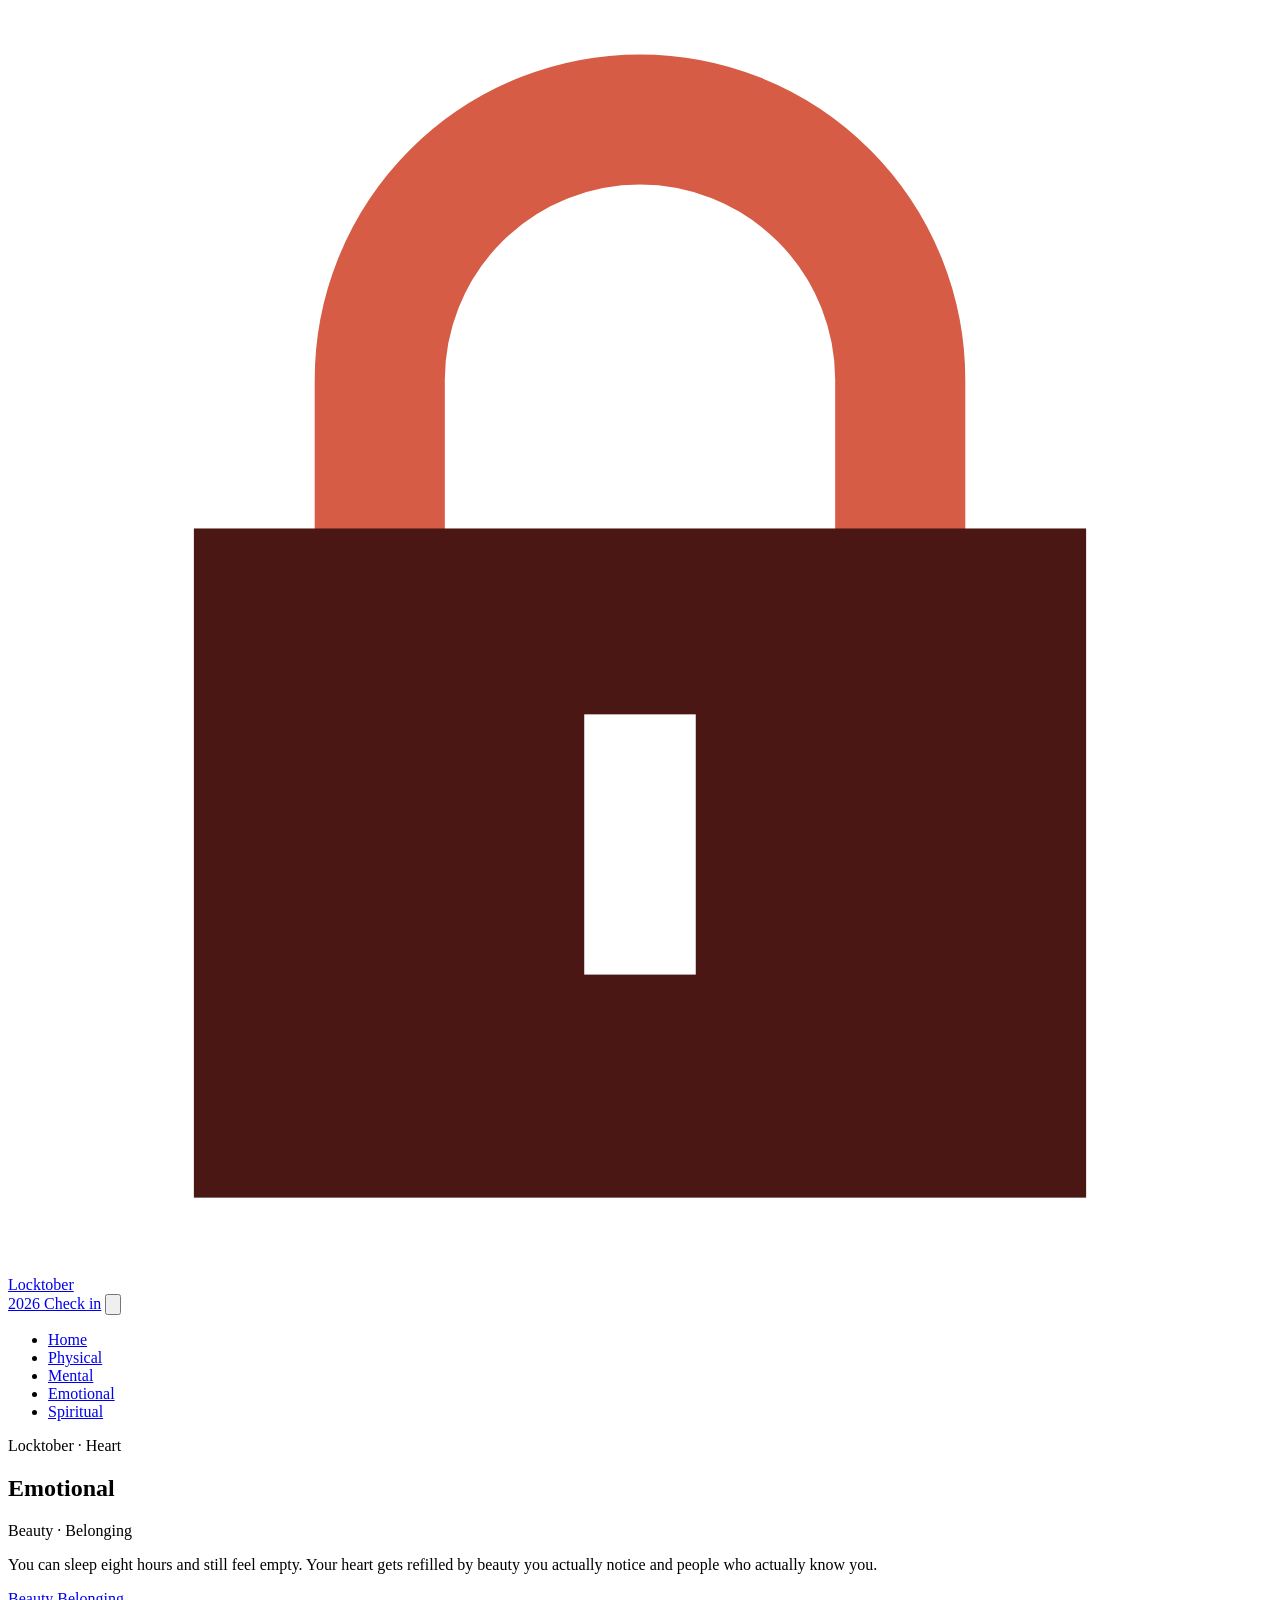
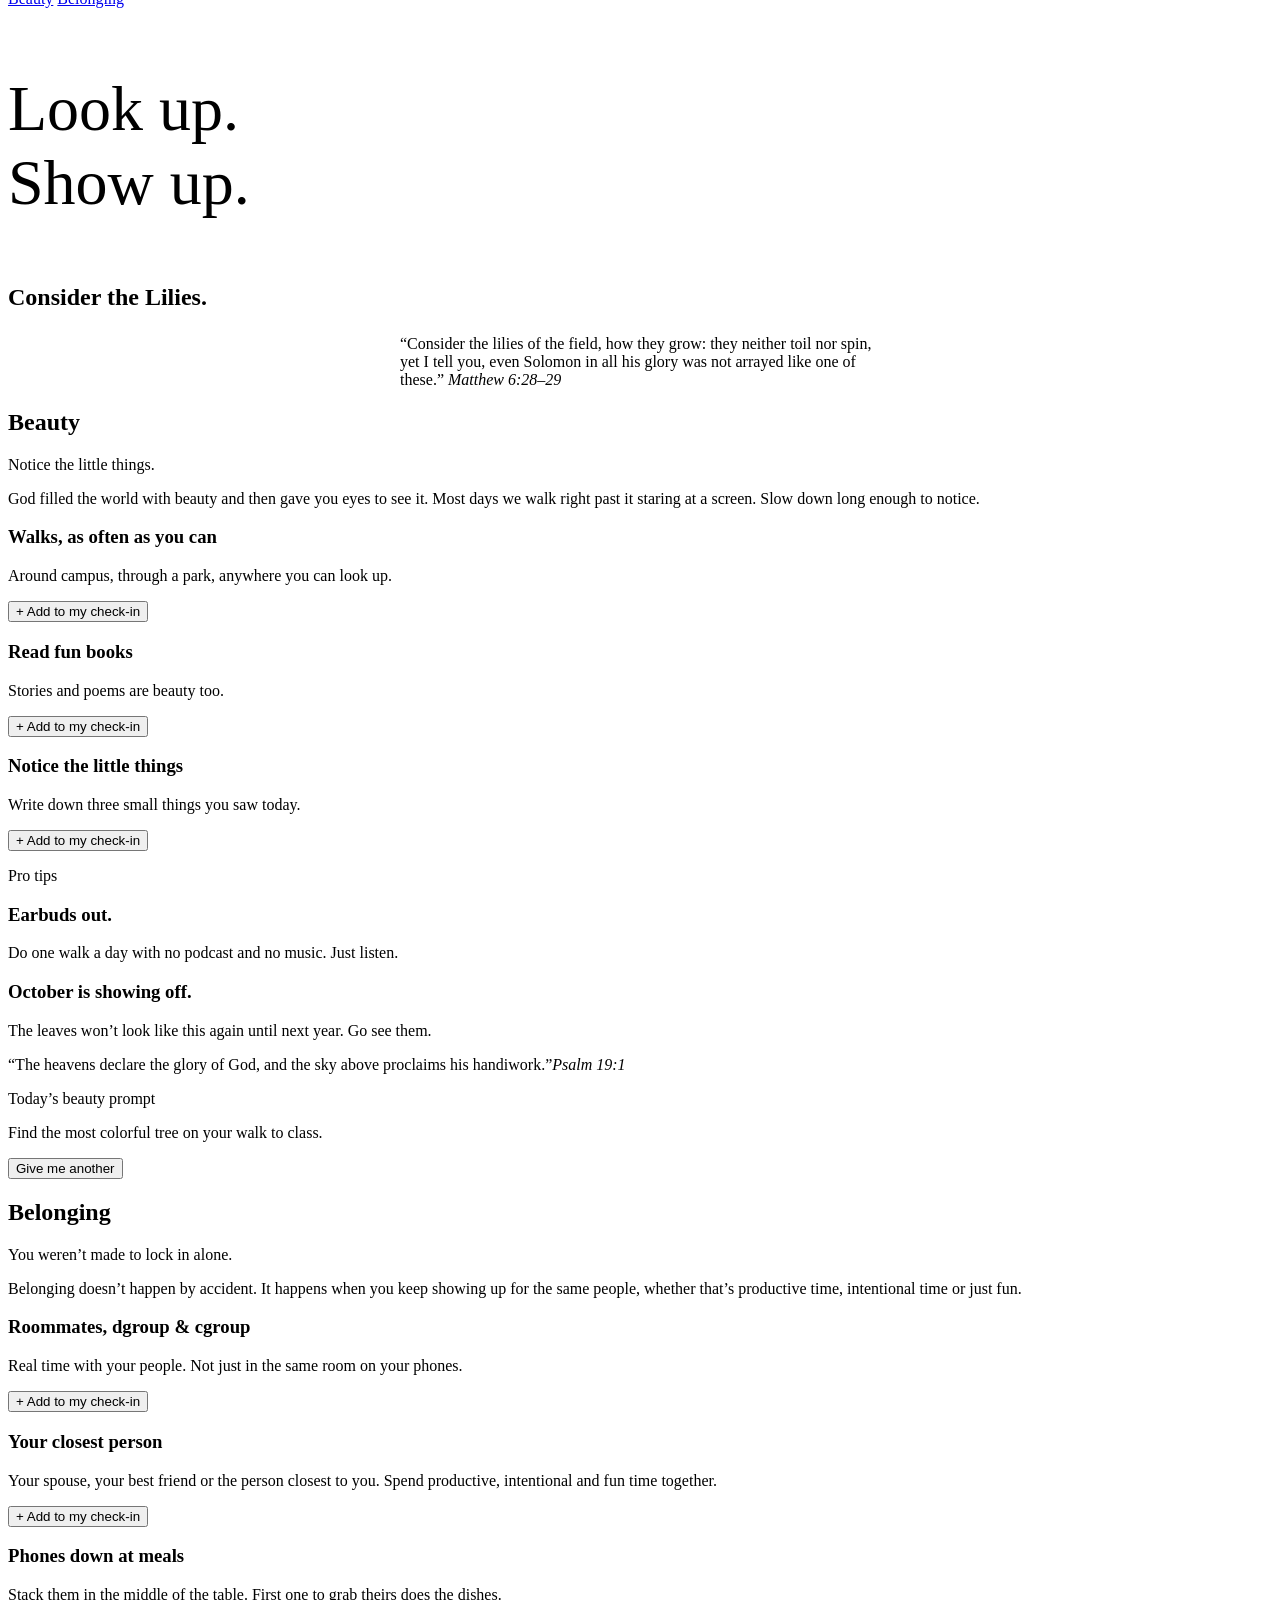
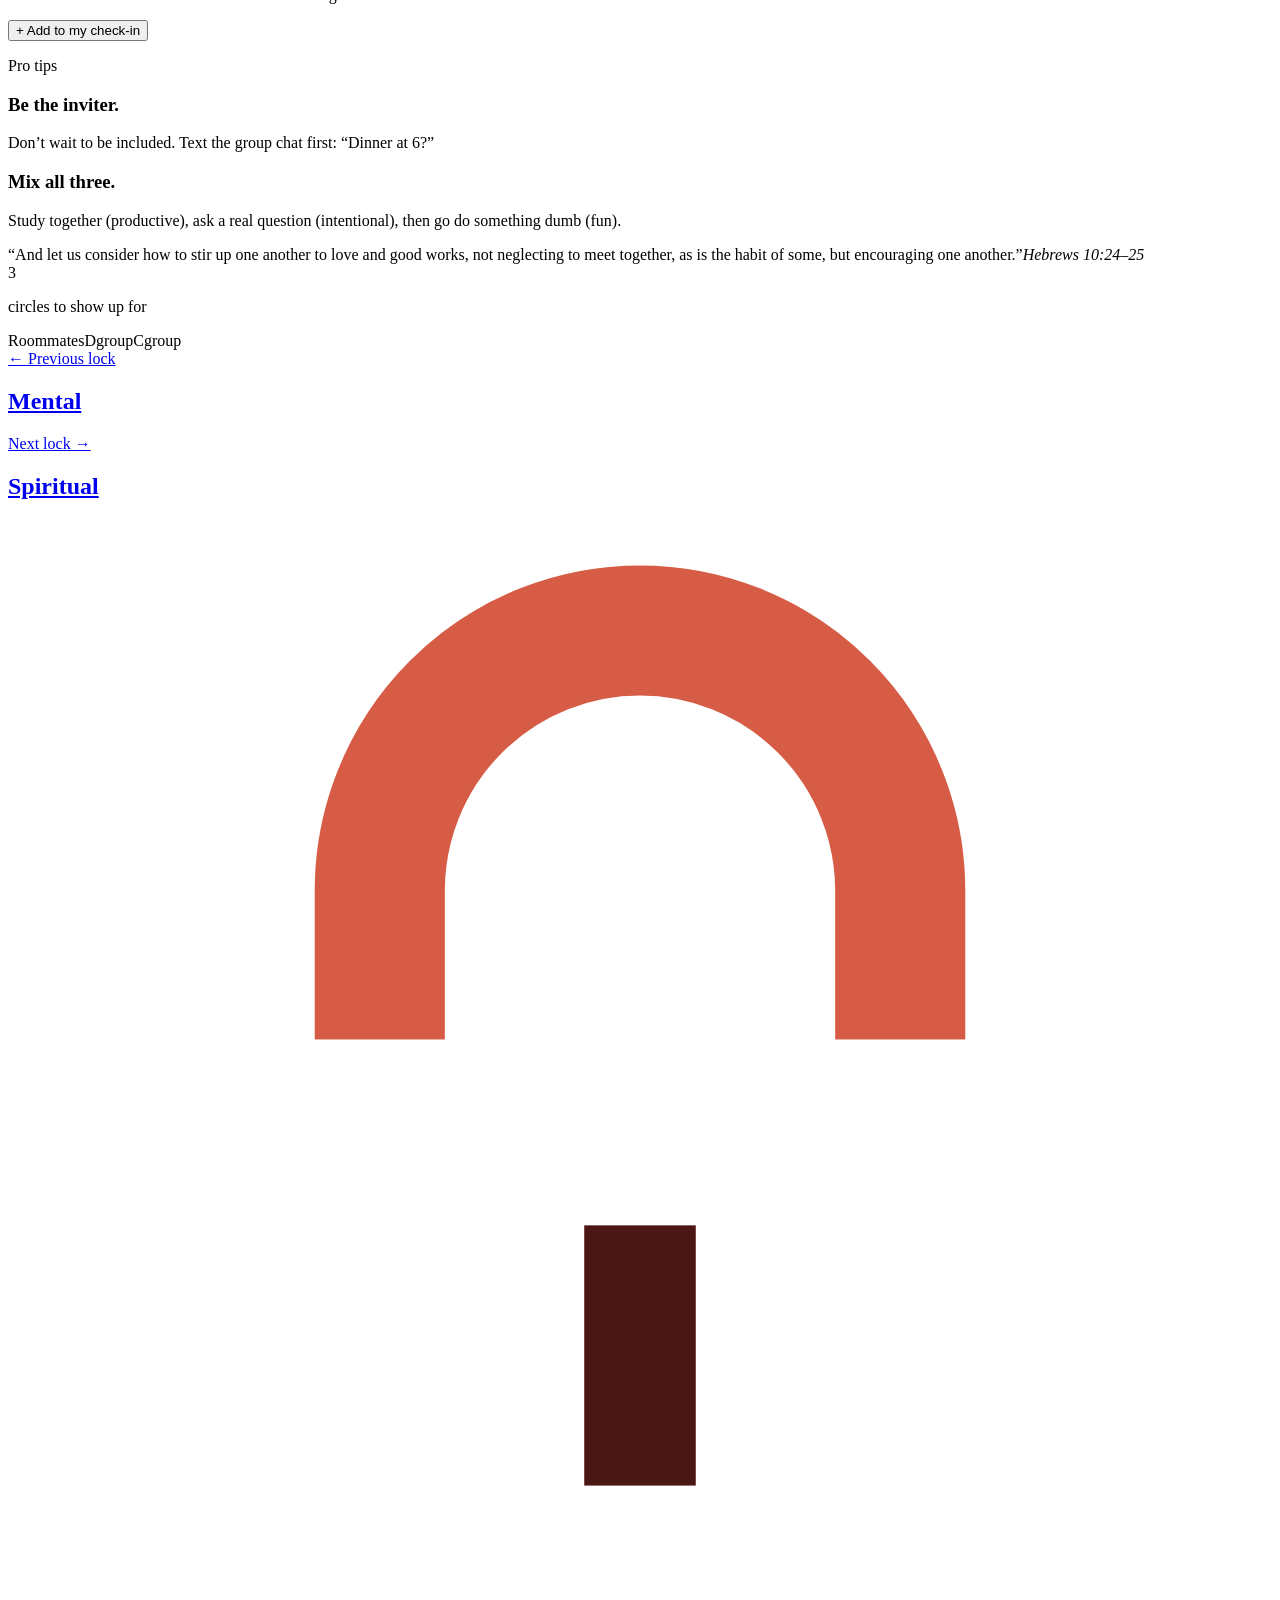
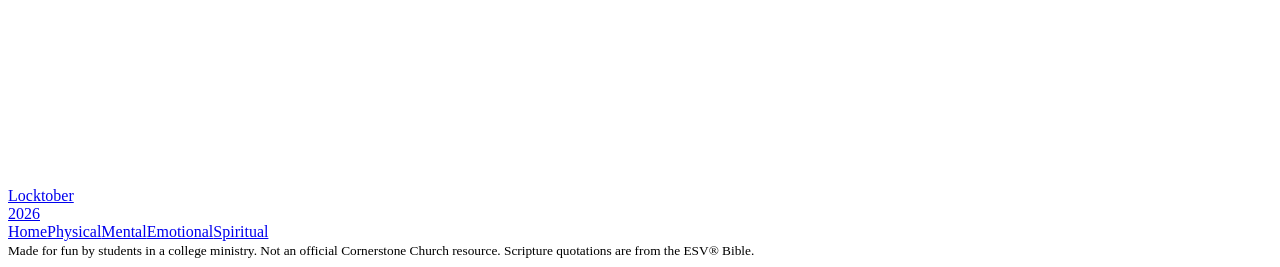
==== emotional.html @ e39af918 "Add files via upload" ====
<!doctype html>
<html lang="en">
<head>
<meta charset="utf-8">
<meta name="viewport" content="width=device-width, initial-scale=1, viewport-fit=cover">
<title>Locktober Emotional</title>
<meta name="claude:viewport-fit-sides" content="cover">
<meta name="description" content="Beauty and belonging: the emotional lock of Locktober.">
<link rel="preconnect" href="https://fonts.googleapis.com">
<link rel="preconnect" href="https://fonts.gstatic.com" crossorigin>
<link rel="stylesheet" href="https://fonts.googleapis.com/css2?family=Inter+Tight:wght@700;800&family=Montserrat:wght@500;600;700;800&display=swap">
<link rel="stylesheet" href="css/style.css">
</head>
<body>

<header class="site-header">
  <nav class="nav" aria-label="Main">
    <a class="logo" href="index.html" aria-label="Locktober home">
      <svg viewBox="0 0 34 34" aria-hidden="true"><path d="M10 15V10a7 7 0 0 1 14 0v5" fill="none" stroke="#d65c45" stroke-width="3.5"/><rect x="5" y="14" width="24" height="18" fill="#4a1714"/><rect x="15.5" y="19" width="3" height="7" fill="#ffffff"/></svg>
      <span>Locktober<br>2026</span>
    </a>
    <a class="nav-cta" href="index.html#checkin">Check in</a>
    <button class="nav-toggle" type="button" aria-label="Menu" aria-expanded="false"><svg viewBox="0 0 28 28" aria-hidden="true"><path d="M4 8h20M4 14h20M4 20h20" stroke="currentColor" stroke-width="2.5"/></svg></button>
    <ul class="nav-links">
      <li><a href="index.html">Home</a></li>
      <li><a href="physical.html">Physical</a></li>
      <li><a href="mental.html">Mental</a></li>
      <li><a href="emotional.html" aria-current="page">Emotional</a></li>
      <li><a href="spiritual.html">Spiritual</a></li>
    </ul>
  </nav>
</header>

<main>

  <section class="split hero">
    <div class="split__text t-sage">
      <div class="rays" aria-hidden="true" style="--t-shape:var(--sage-2)"></div>
      <p class="label">Locktober · Heart</p>
      <h1>Emotional</h1>
      <p class="dots">Beauty · Belonging</p>
      <p class="lead">You can sleep eight hours and still feel empty. Your heart gets refilled by beauty you actually notice and people who actually know you.</p>
      <div class="jump">
        <a class="btn btn--sm" href="#beauty">Beauty</a>
        <a class="btn btn--sm" href="#belonging">Belonging</a>
      </div>
    </div>
    <div class="split__art t-teal">
      <span class="shape shape--fine" style="width:150%;height:150%;--shape-color:var(--teal-2)" aria-hidden="true"></span>
      <p class="sub" style="font-size:clamp(2.4rem,5vw,4rem);max-width:10ch">Look up. Show up.</p>
    </div>
  </section>

  <section class="band t-white">
    <h2 style="color:var(--teal)">Consider the Lilies.</h2>
    <div class="verse" style="max-width:60ch;margin:24px auto 0;text-align:left;color:var(--teal);--t-sub:var(--sage)">
      <q>Consider the lilies of the field, how they grow: they neither toil nor spin, yet I tell you, even Solomon in all his glory was not arrayed like one of these.</q>
      <cite>Matthew 6:28–29</cite>
    </div>
  </section>

  <!-- BEAUTY -->
  <section class="split" id="beauty">
    <div class="split__text t-teal">
      <h2>Beauty</h2>
      <p class="sub">Notice the little things.</p>
      <p>God filled the world with beauty and then gave you eyes to see it. Most days we walk right past it staring at a screen. Slow down long enough to notice.</p>
      <div class="plan-card">
        <div class="lockin-item">
          <h3>Walks, as often as you can</h3>
          <p>Around campus, through a park, anywhere you can look up.</p>
          <button class="add" type="button" data-goal="beauty-walk" data-pillar="emotional" data-label="Take a walk">+ Add to my check-in</button>
        </div>
        <div class="lockin-item">
          <h3>Read fun books</h3>
          <p>Stories and poems are beauty too.</p>
          <button class="add" type="button" data-goal="beauty-read" data-pillar="emotional" data-label="Read something beautiful">+ Add to my check-in</button>
        </div>
        <div class="lockin-item">
          <h3>Notice the little things</h3>
          <p>Write down three small things you saw today.</p>
          <button class="add" type="button" data-goal="beauty-notice" data-pillar="emotional" data-label="Notice 3 little things">+ Add to my check-in</button>
        </div>
      </div>
      <p class="label">Pro tips</p>
      <div class="tips">
        <div class="tip"><h3>Earbuds out.</h3><p>Do one walk a day with no podcast and no music. Just listen.</p></div>
        <div class="tip"><h3>October is showing off.</h3><p>The leaves won’t look like this again until next year. Go see them.</p></div>
      </div>
      <div class="verse"><q>The heavens declare the glory of God, and the sky above proclaims his handiwork.</q><cite>Psalm 19:1</cite></div>
    </div>
    <div class="split__art t-sage">
      <span class="shape shape--petals" style="width:130%;height:130%;--shape-color:var(--sage-2)" aria-hidden="true"></span>
      <div class="prompt-card">
        <p class="label">Today’s beauty prompt</p>
        <p id="prompt-text">Find the most colorful tree on your walk to class.</p>
        <button class="btn btn--sm" type="button" id="prompt-next">Give me another</button>
      </div>
    </div>
  </section>

  <!-- BELONGING -->
  <section class="split split--flip" id="belonging">
    <div class="split__text t-sage">
      <h2>Belonging</h2>
      <p class="sub">You weren’t made to lock in alone.</p>
      <p>Belonging doesn’t happen by accident. It happens when you keep showing up for the same people, whether that’s productive time, intentional time or just fun.</p>
      <div class="plan-card">
        <div class="lockin-item">
          <h3>Roommates, dgroup &amp; cgroup</h3>
          <p>Real time with your people. Not just in the same room on your phones.</p>
          <button class="add" type="button" data-goal="belong-people" data-pillar="emotional" data-label="Real time with my people">+ Add to my check-in</button>
        </div>
        <div class="lockin-item">
          <h3>Your closest person</h3>
          <p>Your spouse, your best friend or the person closest to you. Spend productive, intentional and fun time together.</p>
          <button class="add" type="button" data-goal="belong-close" data-pillar="emotional" data-label="Intentional time with my person">+ Add to my check-in</button>
        </div>
        <div class="lockin-item">
          <h3>Phones down at meals</h3>
          <p>Stack them in the middle of the table. First one to grab theirs does the dishes.</p>
          <button class="add" type="button" data-goal="belong-phones" data-pillar="emotional" data-label="Phones down at meals">+ Add to my check-in</button>
        </div>
      </div>
      <p class="label">Pro tips</p>
      <div class="tips">
        <div class="tip"><h3>Be the inviter.</h3><p>Don’t wait to be included. Text the group chat first: “Dinner at 6?”</p></div>
        <div class="tip"><h3>Mix all three.</h3><p>Study together (productive), ask a real question (intentional), then go do something dumb (fun).</p></div>
      </div>
      <div class="verse"><q>And let us consider how to stir up one another to love and good works, not neglecting to meet together, as is the habit of some, but encouraging one another.</q><cite>Hebrews 10:24–25</cite></div>
    </div>
    <div class="split__art t-teal">
      <span class="shape shape--spiky" style="width:130%;height:130%;--shape-color:var(--teal-2)" aria-hidden="true"></span>
      <div class="stat" style="color:var(--sage-2)">3</div>
      <p class="stat-cap">circles to show up for</p>
      <div class="chips" style="justify-content:center">
        <span>Roommates</span><span>Dgroup</span><span>Cgroup</span>
      </div>
    </div>
  </section>

  <nav class="pager" aria-label="More locks">
    <a class="t-maroon" href="mental.html">
      <span class="shape shape--star8" style="--shape-color:var(--maroon-2)" aria-hidden="true"></span>
      <span class="label">← Previous lock</span><h2>Mental</h2>
    </a>
    <a class="t-teal" href="spiritual.html">
      <span class="shape shape--spiky" style="--shape-color:var(--teal-2)" aria-hidden="true"></span>
      <span class="label">Next lock →</span><h2>Spiritual</h2>
    </a>
  </nav>

</main>

</main>

<footer class="site-footer">
  <div class="inner">
    <a class="logo" href="index.html" aria-label="Locktober home">
      <svg viewBox="0 0 34 34" aria-hidden="true"><path d="M10 15V10a7 7 0 0 1 14 0v5" fill="none" stroke="#d65c45" stroke-width="3.5"/><rect x="5" y="14" width="24" height="18" fill="#ffffff"/><rect x="15.5" y="19" width="3" height="7" fill="#4a1714"/></svg>
      <span>Locktober<br>2026</span>
    </a>
    <nav aria-label="Footer">
      <a href="index.html">Home</a><a href="physical.html">Physical</a><a href="mental.html">Mental</a><a href="emotional.html">Emotional</a><a href="spiritual.html">Spiritual</a>
    </nav>
    <small>Made for fun by students in a college ministry. Not an official Cornerstone Church resource. Scripture quotations are from the ESV® Bible.</small>
  </div>
</footer>

<script src="js/app.js"></script>
</body>
</html>
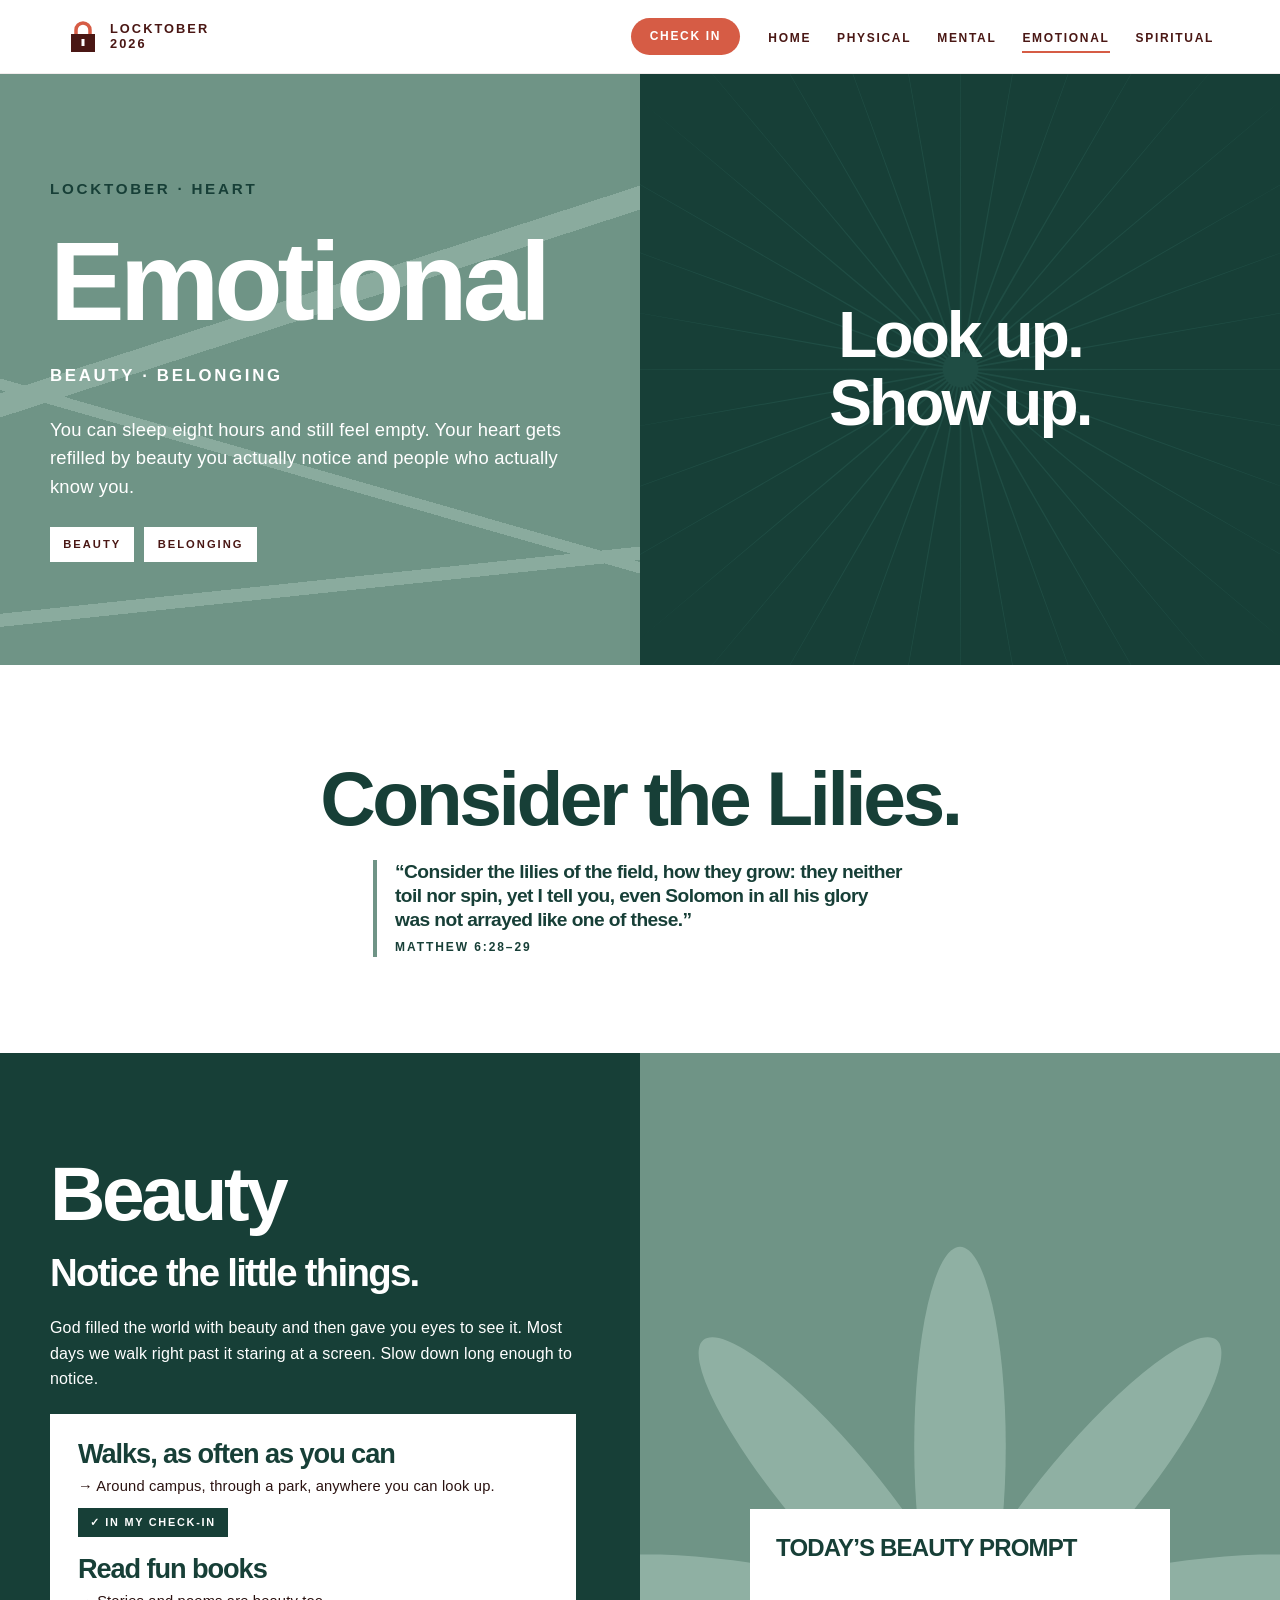
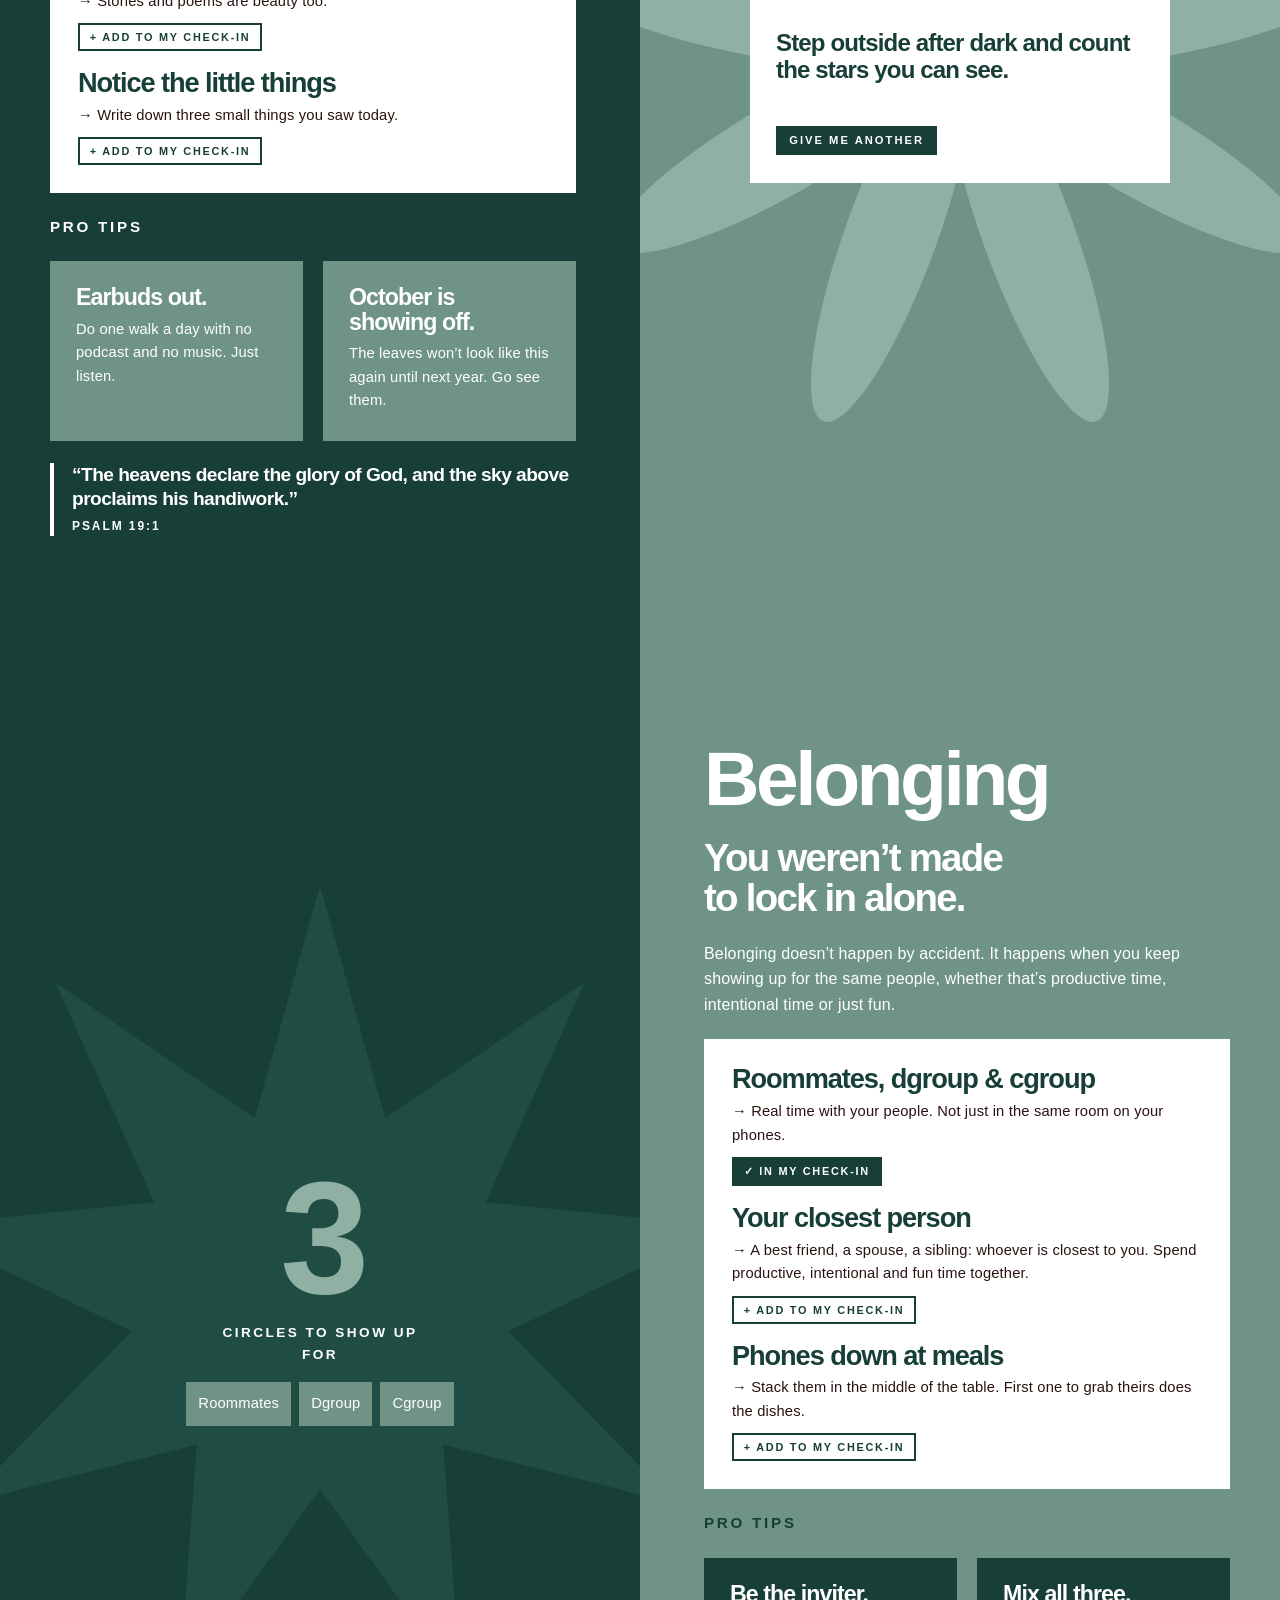
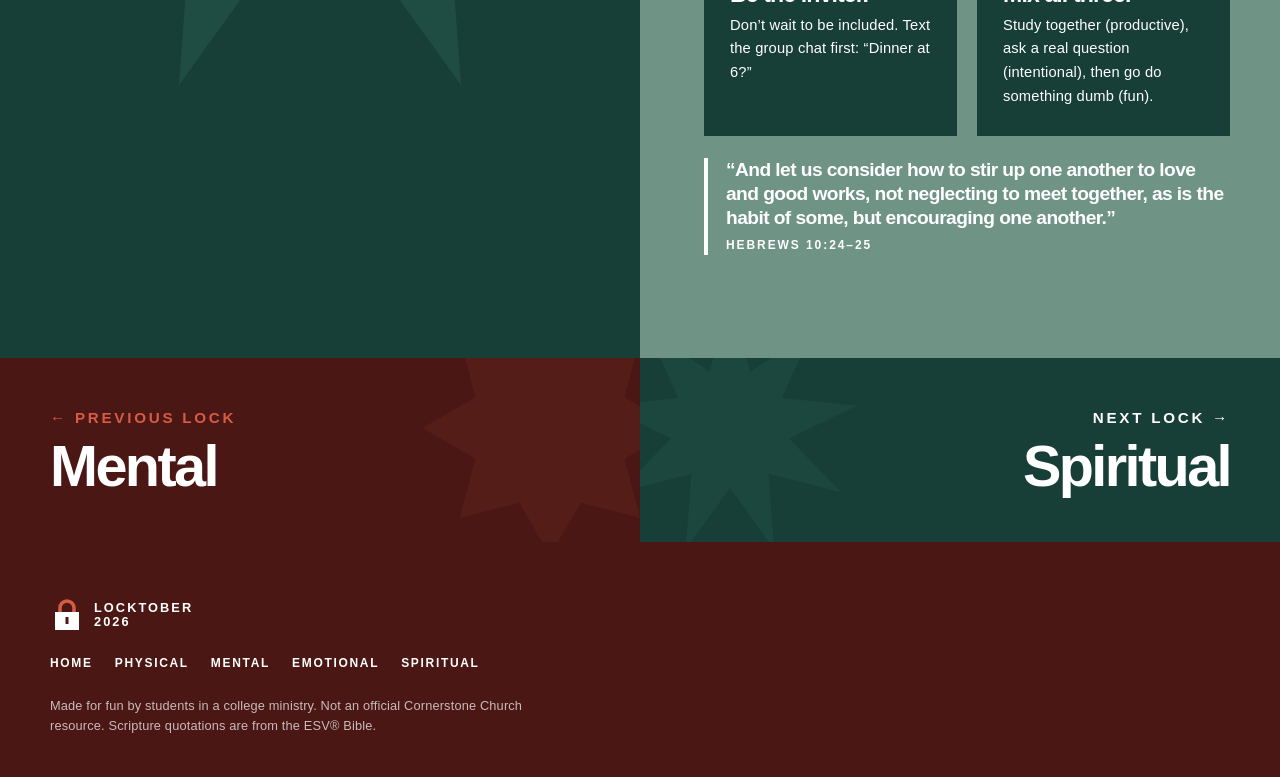
==== commit 722a2653: "Add files via upload" ====
--- a/emotional.html
+++ b/emotional.html
@@ -9,7 +9,12 @@
 <link rel="preconnect" href="https://fonts.googleapis.com">
 <link rel="preconnect" href="https://fonts.gstatic.com" crossorigin>
 <link rel="stylesheet" href="https://fonts.googleapis.com/css2?family=Inter+Tight:wght@700;800&family=Montserrat:wght@500;600;700;800&display=swap">
-<link rel="stylesheet" href="css/style.css">
+<link rel="stylesheet" href="style.css">
+<link rel="manifest" href="manifest.webmanifest">
+<link rel="icon" href="icon.svg" type="image/svg+xml">
+<link rel="apple-touch-icon" href="apple-touch-icon.png">
+<meta name="theme-color" content="#d65c45">
+<meta name="apple-mobile-web-app-title" content="Locktober">
 </head>
 <body>
 
@@ -113,7 +118,7 @@
         </div>
         <div class="lockin-item">
           <h3>Your closest person</h3>
-          <p>Your spouse, your best friend or the person closest to you. Spend productive, intentional and fun time together.</p>
+          <p>A best friend, a spouse, a sibling: whoever is closest to you. Spend productive, intentional and fun time together.</p>
           <button class="add" type="button" data-goal="belong-close" data-pillar="emotional" data-label="Intentional time with my person">+ Add to my check-in</button>
         </div>
         <div class="lockin-item">
@@ -167,6 +172,6 @@
   </div>
 </footer>
 
-<script src="js/app.js"></script>
+<script src="app.js"></script>
 </body>
 </html>
--- a/style.css
+++ b/style.css
@@ -0,0 +1,828 @@
+/* Locktober — styled after Cornerstone's Spiritual Workout Plan:
+   split color/graphic panels, tight heavy headlines, tracked caps labels, square tiles. */
+:root {
+  --coral: #d65c45;
+  --coral-ray: #e2452f;
+  --maroon: #4a1714;
+  --maroon-2: #5c211c;
+  --teal: #173f37;
+  --teal-2: #1f4d44;
+  --sage: #6f9486;
+  --sage-2: #8fb0a3;
+  --cream: #f7f1ec;
+  --mist: #e8f0ec;
+  --white: #ffffff;
+  --ink: #2a1210;
+
+  --display: "Inter Tight", "Helvetica Neue", Arial, sans-serif;
+  --body: "Montserrat", "Avenir Next", "Segoe UI", Arial, sans-serif;
+
+  --gutter-l: max(16px, env(safe-area-inset-left, 0px));
+  --gutter-r: max(16px, env(safe-area-inset-right, 0px));
+  --wrap: 1180px;
+  color-scheme: light;
+  --shape-sun: url("data:image/svg+xml,%3Csvg xmlns='http://www.w3.org/2000/svg' viewBox='0 0 200 200'%3E%3Ccircle cx='100' cy='100' r='34'/%3E%3Cpolygon points='129.8,97.0 198.0,100.0 129.8,103.0 129.3,106.4 193.2,130.3 127.5,112.1 125.9,115.1 179.3,157.6 122.4,120.0 120.0,122.4 157.6,179.3 115.1,125.9 112.1,127.5 130.3,193.2 106.4,129.3 103.0,129.8 100.0,198.0 97.0,129.8 93.6,129.3 69.7,193.2 87.9,127.5 84.9,125.9 42.4,179.3 80.0,122.4 77.6,120.0 20.7,157.6 74.1,115.1 72.5,112.1 6.8,130.3 70.7,106.4 70.2,103.0 2.0,100.0 70.2,97.0 70.7,93.6 6.8,69.7 72.5,87.9 74.1,84.9 20.7,42.4 77.6,80.0 80.0,77.6 42.4,20.7 84.9,74.1 87.9,72.5 69.7,6.8 93.6,70.7 97.0,70.2 100.0,2.0 103.0,70.2 106.4,70.7 130.3,6.8 112.1,72.5 115.1,74.1 157.6,20.7 120.0,77.6 122.4,80.0 179.3,42.4 125.9,84.9 127.5,87.9 193.2,69.7 129.3,93.6'/%3E%3C/svg%3E");
+  --shape-sunfine: url("data:image/svg+xml,%3Csvg xmlns='http://www.w3.org/2000/svg' viewBox='0 0 200 200'%3E%3Ccircle cx='100' cy='100' r='10'/%3E%3Cpolygon points='114.0,99.3 198.0,100.0 114.0,100.7 113.8,102.4 195.5,121.8 113.5,103.8 112.9,105.4 188.3,142.5 112.3,106.7 111.4,108.2 176.6,161.1 110.5,109.3 109.3,110.5 161.1,176.6 108.2,111.4 106.7,112.3 142.5,188.3 105.4,112.9 103.8,113.5 121.8,195.5 102.4,113.8 100.7,114.0 100.0,198.0 99.3,114.0 97.6,113.8 78.2,195.5 96.2,113.5 94.6,112.9 57.5,188.3 93.3,112.3 91.8,111.4 38.9,176.6 90.7,110.5 89.5,109.3 23.4,161.1 88.6,108.2 87.7,106.7 11.7,142.5 87.1,105.4 86.5,103.8 4.5,121.8 86.2,102.4 86.0,100.7 2.0,100.0 86.0,99.3 86.2,97.6 4.5,78.2 86.5,96.2 87.1,94.6 11.7,57.5 87.7,93.3 88.6,91.8 23.4,38.9 89.5,90.7 90.7,89.5 38.9,23.4 91.8,88.6 93.3,87.7 57.5,11.7 94.6,87.1 96.2,86.5 78.2,4.5 97.6,86.2 99.3,86.0 100.0,2.0 100.7,86.0 102.4,86.2 121.8,4.5 103.8,86.5 105.4,87.1 142.5,11.7 106.7,87.7 108.2,88.6 161.1,23.4 109.3,89.5 110.5,90.7 176.6,38.9 111.4,91.8 112.3,93.3 188.3,57.5 112.9,94.6 113.5,96.2 195.5,78.2 113.8,97.6'/%3E%3C/svg%3E");
+  --shape-burst: url("data:image/svg+xml,%3Csvg xmlns='http://www.w3.org/2000/svg' viewBox='0 0 200 200'%3E%3Cpolygon points='107.9,98.9 174.4,98.4 107.9,101.1 169.7,118.5 107.5,102.9 171.2,137.8 106.8,104.2 166.3,152.7 105.6,105.7 150.6,165.3 104.1,106.9 129.2,166.5 102.0,107.7 112.2,193.2 100.4,108.0 94.2,176.3 98.0,107.7 64.0,190.6 96.2,107.0 53.1,166.6 94.4,105.7 44.0,144.2 93.2,104.3 29.1,133.4 92.6,103.2 29.5,120.6 92.1,101.1 6.4,102.2 92.0,99.3 14.9,82.5 92.6,97.0 29.1,61.3 93.4,95.4 46.5,52.1 94.4,94.3 53.6,39.8 96.4,92.8 72.5,22.3 97.9,92.3 87.6,13.9 100.0,92.0 109.0,21.8 102.2,92.3 135.0,16.8 103.5,92.8 147.0,27.2 105.3,94.0 171.6,37.0 106.7,95.6 170.4,65.5 107.6,97.6 172.2,86.6'/%3E%3C/svg%3E");
+  --shape-star8: url("data:image/svg+xml,%3Csvg xmlns='http://www.w3.org/2000/svg' viewBox='0 0 200 200'%3E%3Cpolygon points='100.0,2.0 123.7,42.7 169.3,30.7 157.3,76.3 198.0,100.0 157.3,123.7 169.3,169.3 123.7,157.3 100.0,198.0 76.3,157.3 30.7,169.3 42.7,123.7 2.0,100.0 42.7,76.3 30.7,30.7 76.3,42.7'/%3E%3C/svg%3E");
+  --shape-spiky: url("data:image/svg+xml,%3Csvg xmlns='http://www.w3.org/2000/svg' viewBox='0 0 200 200'%3E%3Cpolygon points='100.0,1.0 115.7,56.8 163.6,24.2 139.8,77.0 197.5,82.8 145.3,108.0 185.7,149.5 129.6,135.2 133.9,193.0 100.0,146.0 66.1,193.0 70.4,135.2 14.3,149.5 54.7,108.0 2.5,82.8 60.2,77.0 36.4,24.2 84.3,56.8'/%3E%3C/svg%3E");
+  --shape-petals: url("data:image/svg+xml,%3Csvg xmlns='http://www.w3.org/2000/svg' viewBox='0 0 200 200'%3E%3Cellipse cx='100' cy='52' rx='11' ry='48' transform='rotate%280 100 100%29'/%3E%3Cellipse cx='100' cy='52' rx='11' ry='48' transform='rotate%2840 100 100%29'/%3E%3Cellipse cx='100' cy='52' rx='11' ry='48' transform='rotate%2880 100 100%29'/%3E%3Cellipse cx='100' cy='52' rx='11' ry='48' transform='rotate%28120 100 100%29'/%3E%3Cellipse cx='100' cy='52' rx='11' ry='48' transform='rotate%28160 100 100%29'/%3E%3Cellipse cx='100' cy='52' rx='11' ry='48' transform='rotate%28200 100 100%29'/%3E%3Cellipse cx='100' cy='52' rx='11' ry='48' transform='rotate%28240 100 100%29'/%3E%3Cellipse cx='100' cy='52' rx='11' ry='48' transform='rotate%28280 100 100%29'/%3E%3Cellipse cx='100' cy='52' rx='11' ry='48' transform='rotate%28320 100 100%29'/%3E%3C/svg%3E");
+  --shape-fine: url("data:image/svg+xml,%3Csvg xmlns='http://www.w3.org/2000/svg' viewBox='0 0 200 200'%3E%3Cpolygon points='104.0,99.8 197.0,100.0 104.0,100.2 104.0,100.5 195.5,116.8 103.9,100.9 103.8,101.2 191.2,133.2 103.7,101.6 103.6,101.8 184.0,148.5 103.4,102.2 103.2,102.4 174.3,162.4 102.9,102.7 102.7,102.9 162.4,174.3 102.4,103.2 102.2,103.4 148.5,184.0 101.8,103.6 101.6,103.7 133.2,191.2 101.2,103.8 100.9,103.9 116.8,195.5 100.5,104.0 100.2,104.0 100.0,197.0 99.8,104.0 99.5,104.0 83.2,195.5 99.1,103.9 98.8,103.8 66.8,191.2 98.4,103.7 98.2,103.6 51.5,184.0 97.8,103.4 97.6,103.2 37.6,174.3 97.3,102.9 97.1,102.7 25.7,162.4 96.8,102.4 96.6,102.2 16.0,148.5 96.4,101.8 96.3,101.6 8.8,133.2 96.2,101.2 96.1,100.9 4.5,116.8 96.0,100.5 96.0,100.2 3.0,100.0 96.0,99.8 96.0,99.5 4.5,83.2 96.1,99.1 96.2,98.8 8.8,66.8 96.3,98.4 96.4,98.2 16.0,51.5 96.6,97.8 96.8,97.6 25.7,37.6 97.1,97.3 97.3,97.1 37.6,25.7 97.6,96.8 97.8,96.6 51.5,16.0 98.2,96.4 98.4,96.3 66.8,8.8 98.8,96.2 99.1,96.1 83.2,4.5 99.5,96.0 99.8,96.0 100.0,3.0 100.2,96.0 100.5,96.0 116.8,4.5 100.9,96.1 101.2,96.2 133.2,8.8 101.6,96.3 101.8,96.4 148.5,16.0 102.2,96.6 102.4,96.8 162.4,25.7 102.7,97.1 102.9,97.3 174.3,37.6 103.2,97.6 103.4,97.8 184.0,51.5 103.6,98.2 103.7,98.4 191.2,66.8 103.8,98.8 103.9,99.1 195.5,83.2 104.0,99.5'/%3E%3C/svg%3E");
+}
+
+* { box-sizing: border-box; }
+html { scroll-behavior: smooth; }
+body {
+  margin: 0;
+  background: var(--white);
+  color: var(--ink);
+  font-family: var(--body);
+  font-weight: 500;
+  font-size: 1rem;
+  line-height: 1.6;
+  letter-spacing: 0.01em;
+  -webkit-font-smoothing: antialiased;
+}
+img { max-width: 100%; }
+a { color: inherit; }
+:focus-visible { outline: 3px solid var(--coral-ray); outline-offset: 3px; }
+[hidden] { display: none !important; }
+
+/* ---------- type ---------- */
+.display, h1, h2, h3 {
+  font-family: var(--display);
+  font-weight: 800;
+  letter-spacing: -0.045em;
+  line-height: 0.98;
+  margin: 0;
+  text-wrap: balance;
+}
+h1 { font-size: clamp(3rem, 8vw, 6.2rem); }
+h2 { font-size: clamp(2.6rem, 6vw, 4.8rem); }
+h3 { font-size: clamp(1.4rem, 2.4vw, 1.9rem); letter-spacing: -0.04em; line-height: 1.05; }
+.sub {
+  font-family: var(--display);
+  font-weight: 800;
+  letter-spacing: -0.045em;
+  line-height: 1.05;
+  font-size: clamp(1.6rem, 3.2vw, 2.4rem);
+  margin: 0;
+  color: var(--t-sub);
+  text-wrap: balance;
+}
+.label {
+  font-family: var(--body);
+  font-weight: 800;
+  font-size: 0.95rem;
+  letter-spacing: 0.18em;
+  text-transform: uppercase;
+  margin: 0;
+  color: var(--t-label);
+}
+.dots {
+  font-weight: 800;
+  letter-spacing: 0.16em;
+  text-transform: uppercase;
+  font-size: clamp(0.8rem, 1.4vw, 1.05rem);
+  margin: 0;
+}
+p { margin: 0; max-width: 62ch; }
+.lead { font-size: 1.15rem; line-height: 1.55; }
+
+/* ---------- buttons ---------- */
+.btn {
+  display: inline-flex;
+  align-items: center;
+  justify-content: center;
+  gap: 0.5em;
+  padding: 0.85em 1.6em;
+  font-family: var(--body);
+  font-weight: 800;
+  font-size: 0.8rem;
+  letter-spacing: 0.18em;
+  text-transform: uppercase;
+  text-decoration: none;
+  border: 2px solid transparent;
+  border-radius: 0;
+  cursor: pointer;
+  background: var(--white);
+  color: var(--maroon);
+  transition: transform .15s ease, background-color .15s ease, color .15s ease;
+}
+.btn:hover { transform: translateY(-2px); }
+.btn--dark { background: var(--maroon); color: var(--white); }
+.btn--ghost { background: transparent; color: currentColor; border-color: currentColor; }
+.btn--sm { padding: 0.6em 1em; font-size: 0.7rem; }
+.btn-row { display: flex; flex-wrap: wrap; gap: 14px; }
+
+/* ---------- header ---------- */
+body::before {
+  content: "";
+  position: fixed;
+  inset: 0 0 auto;
+  height: env(safe-area-inset-top, 0px);
+  z-index: 60;
+  background: var(--white);
+}
+.site-header {
+  position: sticky;
+  top: env(safe-area-inset-top, 0px);
+  z-index: 50;
+  background: var(--white);
+  border-bottom: 1px solid rgba(74, 23, 20, 0.08);
+}
+.nav {
+  max-width: var(--wrap);
+  margin: 0 auto;
+  padding-block: 18px;
+  padding-left: var(--gutter-l);
+  padding-right: var(--gutter-r);
+  display: flex;
+  align-items: center;
+  gap: 28px;
+}
+.logo {
+  display: flex;
+  align-items: center;
+  gap: 10px;
+  text-decoration: none;
+  color: var(--maroon);
+  margin-right: auto;
+}
+.logo svg { width: 34px; height: 34px; flex: none; }
+.logo span {
+  font-weight: 800;
+  font-size: 0.8rem;
+  letter-spacing: 0.16em;
+  line-height: 1.15;
+  text-transform: uppercase;
+}
+.nav-links {
+  display: flex;
+  align-items: center;
+  gap: 26px;
+  list-style: none;
+  margin: 0;
+  padding: 0;
+}
+.nav-links a {
+  text-decoration: none;
+  font-weight: 800;
+  font-size: 0.75rem;
+  letter-spacing: 0.14em;
+  text-transform: uppercase;
+  color: var(--maroon);
+  padding-block: 6px;
+  border-bottom: 2px solid transparent;
+}
+.nav-links a:hover, .nav-links a[aria-current="page"] { border-bottom-color: var(--coral); }
+.nav-cta {
+  text-decoration: none;
+  font-weight: 800;
+  font-size: 0.75rem;
+  letter-spacing: 0.14em;
+  text-transform: uppercase;
+  background: var(--coral);
+  color: var(--white);
+  padding: 0.75em 1.6em;
+  border-radius: 999px;
+  white-space: nowrap;
+}
+.nav-toggle {
+  display: none;
+  background: none;
+  border: 0;
+  padding: 6px;
+  cursor: pointer;
+  color: var(--coral);
+}
+.nav-toggle svg { width: 28px; height: 28px; display: block; }
+
+@media (max-width: 960px) {
+  .nav { gap: 14px; flex-wrap: wrap; }
+  .nav-cta { padding: 0.65em 1.2em; }
+  .nav-toggle { display: block; }
+  .nav-links {
+    order: 5;
+    width: 100%;
+    flex-direction: column;
+    align-items: flex-start;
+    gap: 4px;
+    display: none;
+    padding-block: 8px 4px;
+  }
+  .nav.open .nav-links { display: flex; }
+  .nav-links a { font-size: 0.85rem; display: block; padding-block: 8px; }
+}
+
+/* ---------- color themes ---------- */
+.t-coral  { --t-bg: var(--coral);  --t-fg: var(--white); --t-sub: var(--white); --t-label: var(--white); --t-tile: var(--maroon); --t-tile-fg: var(--white); --t-card-head: var(--coral); --t-shape: var(--coral-ray); }
+.t-maroon { --t-bg: var(--maroon); --t-fg: var(--white); --t-sub: var(--coral); --t-label: var(--coral); --t-tile: var(--coral);  --t-tile-fg: var(--white); --t-card-head: var(--coral); --t-shape: var(--maroon-2); }
+.t-teal   { --t-bg: var(--teal);   --t-fg: var(--white); --t-sub: var(--white); --t-label: var(--white); --t-tile: var(--sage);   --t-tile-fg: var(--white); --t-card-head: var(--teal);  --t-shape: var(--sage); }
+.t-sage   { --t-bg: var(--sage);   --t-fg: var(--white); --t-sub: var(--white); --t-label: var(--teal);  --t-tile: var(--teal);   --t-tile-fg: var(--white); --t-card-head: var(--teal);  --t-shape: var(--teal); }
+.t-cream  { --t-bg: var(--cream);  --t-fg: var(--maroon); --t-sub: var(--coral); --t-label: var(--coral); --t-tile: var(--maroon); --t-tile-fg: var(--white); --t-card-head: var(--coral); --t-shape: var(--coral); }
+.t-mist   { --t-bg: var(--mist);   --t-fg: var(--teal);  --t-sub: var(--sage);  --t-label: var(--teal);  --t-tile: var(--teal);   --t-tile-fg: var(--white); --t-card-head: var(--teal);  --t-shape: var(--sage); }
+.t-white  { --t-bg: var(--white);  --t-fg: var(--maroon); --t-sub: var(--coral); --t-label: var(--coral); --t-tile: var(--maroon); --t-tile-fg: var(--white); --t-card-head: var(--coral); --t-shape: var(--coral); }
+.t-coral, .t-maroon, .t-teal, .t-sage, .t-cream, .t-mist, .t-white { background-color: var(--t-bg); color: var(--t-fg); }
+
+/* ---------- decorative shapes (CSS masks) ---------- */
+.shape {
+  position: absolute;
+  pointer-events: none;
+  background: var(--shape-color, var(--t-shape));
+  -webkit-mask: var(--m) center / contain no-repeat;
+          mask: var(--m) center / contain no-repeat;
+}
+.shape--burst  { --m: var(--shape-burst); }
+.shape--star8  { --m: var(--shape-star8); }
+.shape--spiky  { --m: var(--shape-spiky); }
+.shape--petals { --m: var(--shape-petals); }
+.shape--fine   { --m: var(--shape-fine); }
+
+/* the four-tile badge (one tile per lock) */
+.badge { display: inline-flex; }
+.badge i {
+  width: 54px;
+  height: 54px;
+  position: relative;
+  display: block;
+}
+.badge i::after {
+  content: "";
+  position: absolute;
+  inset: 4px;
+  -webkit-mask: var(--m) center / contain no-repeat;
+          mask: var(--m) center / contain no-repeat;
+}
+.badge i:nth-child(1) { background: var(--maroon); }
+.badge i:nth-child(1)::after { --m: var(--shape-sun); background: var(--coral-ray); }
+.badge i:nth-child(2) { background: var(--white); }
+.badge i:nth-child(2)::after { --m: var(--shape-star8); background: var(--maroon); }
+.badge i:nth-child(3) { background: var(--teal); }
+.badge i:nth-child(3)::after { --m: var(--shape-sunfine); background: var(--sage); }
+.badge i:nth-child(4) { background: var(--sage); }
+.badge i:nth-child(4)::after { --m: var(--shape-spiky); background: var(--teal); }
+
+/* ---------- split sections (text half + graphic half) ---------- */
+.split {
+  display: grid;
+  grid-template-columns: 1fr 1fr;
+  min-height: 560px;
+}
+.split > * { min-width: 0; }
+.split__text {
+  position: relative;
+  overflow: hidden;
+  padding-block: clamp(56px, 8vw, 110px);
+  padding-left: max(var(--gutter-l), calc((100vw - var(--wrap)) / 2));
+  padding-right: clamp(24px, 5vw, 72px);
+  display: flex;
+  flex-direction: column;
+  justify-content: center;
+  gap: 22px;
+}
+.split--flip .split__text {
+  order: 2;
+  padding-left: clamp(24px, 5vw, 72px);
+  padding-right: max(var(--gutter-r), calc((100vw - var(--wrap)) / 2));
+}
+.split__text > *:not(.shape) { position: relative; }
+.split__art {
+  position: relative;
+  overflow: hidden;
+  display: flex;
+  flex-direction: column;
+  align-items: center;
+  justify-content: center;
+  gap: 16px;
+  padding-block: 56px;
+  padding-left: max(var(--gutter-l), 32px);
+  padding-right: max(var(--gutter-r), 32px);
+  text-align: center;
+}
+.split__art > *:not(.shape) { position: relative; }
+@media (max-width: 860px) {
+  .split { grid-template-columns: 1fr; min-height: 0; }
+  .split__text, .split--flip .split__text {
+    order: 0;
+    padding-left: var(--gutter-l);
+    padding-right: var(--gutter-r);
+  }
+  .split__art { min-height: 340px; }
+}
+
+/* giant stat used on graphic panels */
+.stat {
+  white-space: nowrap;
+  font-family: var(--display);
+  font-weight: 800;
+  letter-spacing: -0.06em;
+  line-height: 0.85;
+  font-size: clamp(5.5rem, 13vw, 10rem);
+  font-variant-numeric: tabular-nums;
+}
+.stat small { font-size: 0.4em; letter-spacing: -0.04em; }
+.stat-cap {
+  font-weight: 800;
+  letter-spacing: 0.18em;
+  text-transform: uppercase;
+  font-size: 0.85rem;
+  max-width: 26ch;
+}
+
+/* ---------- hero ---------- */
+.hero .split__text { gap: 26px; }
+.hero h1 { font-size: clamp(3.6rem, 9vw, 7rem); }
+.hero .rays {
+  position: absolute;
+  inset: 0;
+  pointer-events: none;
+  background:
+    linear-gradient(162deg, transparent 0 40%, var(--t-shape) 40% 43%, transparent 43%) ,
+    linear-gradient(196deg, transparent 0 63%, var(--t-shape) 63% 64.5%, transparent 64.5%),
+    linear-gradient(174deg, transparent 0 82%, var(--t-shape) 82% 84%, transparent 84%);
+  opacity: 0.85;
+}
+
+/* ---------- centered intro ---------- */
+.intro {
+  padding-block: clamp(64px, 9vw, 110px) clamp(40px, 6vw, 64px);
+  padding-left: var(--gutter-l);
+  padding-right: var(--gutter-r);
+  text-align: center;
+  color: var(--maroon);
+}
+.intro h2 { margin-bottom: 22px; }
+.intro p { margin: 0 auto 14px; max-width: 70ch; }
+.intro .lead { font-size: 1.2rem; max-width: 60ch; margin-bottom: 22px; }
+
+/* ---------- three step cards ---------- */
+.steps {
+  max-width: var(--wrap);
+  margin: 0 auto;
+  padding-left: var(--gutter-l);
+  padding-right: var(--gutter-r);
+  padding-block: 0 clamp(64px, 9vw, 110px);
+  display: grid;
+  grid-template-columns: repeat(3, minmax(0, 1fr));
+  gap: 22px;
+}
+.step {
+  position: relative;
+  overflow: hidden;
+  padding: 38px 36px 44px;
+  display: flex;
+  flex-direction: column;
+  gap: 20px;
+  min-height: 460px;
+}
+.step > *:not(.shape) { position: relative; }
+.step .num {
+  width: 70px;
+  height: 70px;
+  display: grid;
+  place-items: center;
+  font-family: var(--display);
+  font-weight: 800;
+  font-size: 2.6rem;
+  letter-spacing: -0.04em;
+}
+.step.t-coral .num { background: var(--maroon); color: var(--white); }
+.step.t-sage  .num { background: var(--teal); color: var(--white); }
+.step.t-teal  .num { background: var(--sage); color: var(--teal); }
+.step h3 { font-size: clamp(1.9rem, 3vw, 2.4rem); }
+.acc { border-top: 1px solid rgba(255,255,255,.55); }
+.acc a, .acc summary {
+  display: flex;
+  justify-content: space-between;
+  align-items: center;
+  gap: 12px;
+  padding-block: 16px;
+  border-bottom: 1px solid rgba(255,255,255,.55);
+  font-family: var(--display);
+  font-weight: 800;
+  font-size: 1.15rem;
+  letter-spacing: -0.035em;
+  text-decoration: none;
+  cursor: pointer;
+  list-style: none;
+}
+.acc summary::-webkit-details-marker { display: none; }
+.acc a::after, .acc summary::after { content: "+"; font-family: var(--body); font-size: 1.3rem; }
+.acc a[target]::after { content: "↗"; font-size: 1rem; }
+.acc details[open] summary::after { content: "–"; }
+.acc details p { padding-block: 10px 6px; font-size: 0.92rem; }
+@media (max-width: 900px) {
+  .steps { grid-template-columns: 1fr; }
+  .step { min-height: 0; }
+}
+
+/* ---------- band heading ---------- */
+.band {
+  padding-block: clamp(56px, 8vw, 96px);
+  padding-left: var(--gutter-l);
+  padding-right: var(--gutter-r);
+  text-align: center;
+  position: relative;
+  overflow: hidden;
+}
+.band > *:not(.shape) { position: relative; }
+.band h2 { margin-bottom: 18px; }
+.band p.lead { margin: 18px auto 0; max-width: 60ch; }
+
+/* ---------- four locks grid ---------- */
+.locks {
+  max-width: var(--wrap);
+  margin: 40px auto 0;
+  display: grid;
+  grid-template-columns: repeat(4, minmax(0, 1fr));
+  gap: 18px;
+  text-align: left;
+}
+.lock-card {
+  position: relative;
+  overflow: hidden;
+  display: flex;
+  flex-direction: column;
+  gap: 14px;
+  padding: 30px 26px 28px;
+  min-height: 330px;
+  text-decoration: none;
+  transition: transform .2s ease;
+}
+.lock-card:hover { transform: translateY(-4px); }
+.lock-card > *:not(.shape) { position: relative; }
+.lock-card .shape { width: 230px; height: 230px; right: -70px; bottom: -70px; opacity: .9; }
+.lock-card h3 { font-size: 2.2rem; }
+.lock-card ul { list-style: none; margin: 0; padding: 0; display: grid; gap: 4px; }
+.lock-card li { font-weight: 800; letter-spacing: 0.14em; text-transform: uppercase; font-size: 0.8rem; }
+.lock-card .go { margin-top: auto; font-weight: 800; letter-spacing: .16em; font-size: .75rem; text-transform: uppercase; }
+.lock-card.t-cream { --t-shape: rgba(214, 92, 69, .35); }
+@media (max-width: 960px) { .locks { grid-template-columns: repeat(2, minmax(0, 1fr)); } }
+@media (max-width: 520px) { .locks { grid-template-columns: 1fr; } .lock-card { min-height: 0; } }
+
+/* ---------- white "plan" cards & pro tips ---------- */
+.plan-cards { display: grid; grid-template-columns: repeat(auto-fit, minmax(240px, 1fr)); gap: 20px; }
+.plan-card {
+  background: var(--white);
+  color: var(--ink);
+  padding: 26px 28px 28px;
+  display: flex;
+  flex-direction: column;
+  gap: 18px;
+}
+.lockin-item { display: grid; gap: 6px; }
+.lockin-item h3 { color: var(--t-card-head); font-size: clamp(1.35rem, 2.2vw, 1.7rem); }
+.lockin-item p { font-size: 0.92rem; }
+.lockin-item p::before { content: "→ "; }
+.add {
+  justify-self: start;
+  margin-top: 4px;
+  font-family: var(--body);
+  font-weight: 800;
+  font-size: 0.68rem;
+  letter-spacing: 0.16em;
+  text-transform: uppercase;
+  border: 2px solid var(--t-card-head);
+  background: transparent;
+  color: var(--t-card-head);
+  padding: 0.55em 0.9em;
+  cursor: pointer;
+}
+.add[aria-pressed="true"] { background: var(--t-card-head); color: var(--white); }
+
+.tips { display: grid; grid-template-columns: repeat(auto-fit, minmax(220px, 1fr)); gap: 20px; }
+.tip {
+  background: var(--t-tile);
+  color: var(--t-tile-fg);
+  padding: 24px 26px 28px;
+  display: flex;
+  flex-direction: column;
+  gap: 8px;
+}
+.tip h3 { font-size: 1.45rem; }
+.tip p { font-size: 0.92rem; }
+.tip--wide { grid-column: 1 / -1; }
+
+.verse {
+  border-left: 4px solid var(--t-sub);
+  padding-left: 18px;
+  display: grid;
+  gap: 6px;
+}
+.verse q {
+  font-family: var(--display);
+  font-weight: 700;
+  letter-spacing: -0.03em;
+  font-size: 1.2rem;
+  line-height: 1.25;
+  quotes: "“" "”";
+}
+.verse cite { font-style: normal; font-weight: 800; letter-spacing: 0.16em; text-transform: uppercase; font-size: 0.75rem; }
+
+.chips { display: flex; flex-wrap: wrap; gap: 8px; }
+.chips span { background: var(--t-tile); color: var(--t-tile-fg); padding: 10px 12px; font-size: 0.92rem; }
+
+.jump { display: flex; flex-wrap: wrap; gap: 10px; }
+
+/* ---------- check-in tracker ---------- */
+.checkin {
+  background: var(--cream);
+  color: var(--maroon);
+  padding-block: clamp(64px, 9vw, 110px);
+  padding-left: var(--gutter-l);
+  padding-right: var(--gutter-r);
+}
+.checkin__inner {
+  max-width: var(--wrap);
+  margin: 0 auto;
+  display: grid;
+  grid-template-columns: minmax(0, 1.15fr) minmax(0, 1fr);
+  gap: 28px;
+  align-items: start;
+}
+.checkin__head { max-width: var(--wrap); margin: 0 auto 36px; display: grid; gap: 14px; }
+.checkin__head h2 { color: var(--maroon); }
+.panel { background: var(--white); padding: 28px; display: grid; gap: 20px; }
+.daybar { display: flex; align-items: center; justify-content: space-between; gap: 10px; }
+.daybar h3 { font-size: clamp(1.6rem, 3vw, 2.1rem); }
+.daybar .label { color: var(--coral); font-size: .75rem; }
+.daynav { display: flex; gap: 6px; }
+.daynav button {
+  width: 42px; height: 42px;
+  border: 2px solid var(--maroon);
+  background: transparent;
+  color: var(--maroon);
+  font-size: 1.1rem;
+  font-weight: 800;
+  cursor: pointer;
+}
+.daynav button:disabled { opacity: .3; cursor: default; }
+.progress { height: 12px; background: var(--cream); position: relative; }
+.progress span { position: absolute; inset: 0 auto 0 0; background: var(--coral); transition: width .3s ease; }
+.progress-text { font-size: .85rem; font-weight: 700; font-variant-numeric: tabular-nums; }
+.goal-group { display: grid; gap: 2px; }
+.goal-group > .label { font-size: .72rem; padding-bottom: 6px; }
+.goal {
+  display: flex;
+  align-items: center;
+  gap: 14px;
+  padding: 12px 6px;
+  border-bottom: 1px solid rgba(74,23,20,.1);
+}
+.goal input { position: absolute; opacity: 0; width: 1px; height: 1px; }
+.goal label { display: flex; align-items: center; gap: 14px; flex: 1; cursor: pointer; font-weight: 600; min-width: 0; }
+.goal .box {
+  flex: none;
+  width: 28px; height: 28px;
+  border: 2px solid var(--maroon);
+  display: grid;
+  place-items: center;
+  transition: background-color .15s ease;
+}
+.goal .box svg { width: 16px; height: 16px; opacity: 0; color: var(--white); }
+.goal input:checked + label .box { background: var(--pill, var(--coral)); border-color: var(--pill, var(--coral)); }
+.goal input:checked + label .box svg { opacity: 1; }
+.goal input:checked + label .txt { text-decoration: line-through; text-decoration-thickness: 2px; opacity: .6; }
+.goal input:focus-visible + label .box { outline: 3px solid var(--coral-ray); outline-offset: 2px; }
+.goal .rm { border: 0; background: none; color: var(--maroon); opacity: .45; cursor: pointer; font-size: 1.2rem; padding: 4px 8px; }
+.goal .rm:hover { opacity: 1; }
+.p-physical  { --pill: var(--coral); }
+.p-mental    { --pill: var(--maroon); }
+.p-emotional { --pill: var(--sage); }
+.p-spiritual { --pill: var(--teal); }
+
+.addform { display: flex; flex-wrap: wrap; gap: 8px; }
+.addform input, .addform select {
+  font: inherit;
+  font-size: .9rem;
+  padding: 10px 12px;
+  border: 2px solid var(--maroon);
+  background: var(--white);
+  color: var(--maroon);
+  border-radius: 0;
+  min-width: 0;
+}
+.addform input { flex: 1 1 200px; }
+.empty { font-size: .95rem; padding: 10px 0; }
+
+.cal { display: grid; grid-template-columns: repeat(7, minmax(0, 1fr)); gap: 6px; }
+.cal .dow { font-size: .68rem; font-weight: 800; letter-spacing: .12em; text-align: center; opacity: .7; }
+.cal button {
+  aspect-ratio: 1;
+  max-width: 100%;
+  border: 2px solid rgba(74,23,20,.18);
+  background: var(--white);
+  color: var(--maroon);
+  font-family: var(--display);
+  font-weight: 800;
+  font-size: 1rem;
+  letter-spacing: -0.03em;
+  cursor: pointer;
+  position: relative;
+  font-variant-numeric: tabular-nums;
+}
+.cal button[data-lvl="1"] { background: #f2c8bd; border-color: #f2c8bd; }
+.cal button[data-lvl="2"] { background: #e69684; border-color: #e69684; }
+.cal button[data-lvl="3"] { background: var(--coral); border-color: var(--coral); color: var(--white); }
+.cal button[data-lvl="4"] { background: var(--maroon); border-color: var(--maroon); color: var(--white); }
+.cal button[aria-current="date"] { box-shadow: inset 0 0 0 3px var(--teal); }
+.cal button[aria-pressed="true"] { outline: 3px solid var(--teal); outline-offset: 2px; }
+.cal button:disabled { opacity: .35; cursor: default; }
+.legend { display: flex; flex-wrap: wrap; align-items: center; gap: 6px; font-size: .75rem; font-weight: 700; }
+.legend i { width: 14px; height: 14px; display: inline-block; border: 1px solid rgba(74,23,20,.2); }
+.stats { display: grid; grid-template-columns: repeat(4, minmax(0, 1fr)); gap: 10px; }
+@media (max-width: 520px) { .stats { grid-template-columns: repeat(2, minmax(0, 1fr)); } }
+.stats div { background: var(--cream); padding: 14px 12px; display: grid; gap: 2px; }
+.stats b { font-family: var(--display); font-weight: 800; font-size: 2.2rem; letter-spacing: -0.05em; line-height: 1; font-variant-numeric: tabular-nums; }
+.stats span { font-size: .68rem; font-weight: 800; letter-spacing: .12em; text-transform: uppercase; }
+.today-reading { border-top: 2px solid var(--maroon); padding-top: 16px; display: grid; gap: 10px; }
+.today-reading .label { color: var(--coral); font-size: .72rem; }
+.today-reading dl { display: grid; grid-template-columns: auto 1fr; gap: 6px 16px; margin: 0; }
+.today-reading dt { font-size: .7rem; font-weight: 800; letter-spacing: .12em; text-transform: uppercase; padding-top: 3px; }
+.today-reading dd { margin: 0; font-family: var(--display); font-weight: 800; letter-spacing: -0.03em; font-size: 1.1rem; }
+.today-reading .mem { font-size: .9rem; }
+.reset { justify-self: start; background: none; border: 0; color: var(--maroon); opacity: .7; font: inherit; font-size: .8rem; text-decoration: underline; cursor: pointer; padding: 0; }
+.reset.armed { color: var(--coral-ray); opacity: 1; font-weight: 800; }
+@media (max-width: 900px) { .checkin__inner { grid-template-columns: 1fr; } }
+@media (max-width: 420px) { .panel { padding: 20px 16px; } .stats b { font-size: 1.7rem; } }
+
+/* ---------- morning routine (a real sequence, so it's numbered) ---------- */
+.routine {
+  max-width: var(--wrap);
+  margin: 0 auto;
+  padding-block: clamp(64px, 9vw, 110px);
+  padding-left: var(--gutter-l);
+  padding-right: var(--gutter-r);
+  color: var(--maroon);
+  display: grid;
+  gap: 32px;
+}
+.routine__head { display: grid; gap: 14px; }
+.routine__steps {
+  list-style: none;
+  margin: 0;
+  padding: 0;
+  display: grid;
+  grid-template-columns: repeat(6, minmax(0, 1fr));
+  gap: 10px;
+  counter-reset: step;
+}
+.routine__steps li {
+  counter-increment: step;
+  background: var(--cream);
+  padding: 20px 18px 22px;
+  display: flex;
+  flex-direction: column;
+  gap: 8px;
+  border-top: 6px solid var(--coral);
+}
+.routine__steps li:nth-child(3) { background: var(--teal); color: var(--white); border-top-color: var(--sage); }
+.routine__steps li::before {
+  content: counter(step);
+  font-family: var(--display);
+  font-weight: 800;
+  font-size: 2.6rem;
+  letter-spacing: -0.05em;
+  line-height: 1;
+  color: var(--coral);
+}
+.routine__steps li:nth-child(3)::before { color: var(--sage-2); }
+.routine__steps b { font-family: var(--display); font-weight: 800; font-size: 1.35rem; letter-spacing: -0.04em; line-height: 1.05; }
+.routine__steps span { font-size: .85rem; line-height: 1.45; }
+.routine__foot { display: flex; flex-wrap: wrap; align-items: center; gap: 12px 20px; }
+.routine__foot .add { margin-top: 0; }
+@media (max-width: 1000px) { .routine__steps { grid-template-columns: repeat(3, minmax(0, 1fr)); } }
+@media (max-width: 560px) { .routine__steps { grid-template-columns: 1fr; } .routine__steps li { flex-direction: row; flex-wrap: wrap; align-items: baseline; column-gap: 14px; } .routine__steps li::before { font-size: 2rem; } .routine__steps span { flex-basis: 100%; } }
+
+/* ---------- welcome, recap, share, backup, install ---------- */
+.welcome { background: var(--teal); color: var(--white); padding: 18px 20px 20px; display: grid; gap: 10px; }
+.welcome .label { color: var(--sage-2); font-size: .72rem; }
+.welcome p { font-size: .92rem; }
+.welcome .btn { justify-self: start; background: var(--white); color: var(--teal); }
+.cal button.pre { background: transparent; border-style: dashed; }
+.share-btn { justify-self: stretch; }
+.start-row { display: flex; flex-wrap: wrap; align-items: center; gap: 8px 12px; font-size: .85rem; font-weight: 700; }
+.start-row select { font: inherit; padding: 6px 10px; border: 2px solid var(--maroon); background: var(--white); color: var(--maroon); border-radius: 0; }
+.backup { border-top: 1px solid rgba(74,23,20,.15); padding-top: 12px; }
+.backup summary { cursor: pointer; font-weight: 800; font-size: .8rem; letter-spacing: .12em; text-transform: uppercase; }
+.backup[open] { display: grid; gap: 10px; }
+.backup p { font-size: .85rem; }
+.backup textarea { width: 100%; font: inherit; font-size: .75rem; padding: 10px; border: 2px solid var(--maroon); border-radius: 0; resize: vertical; color: var(--maroon); background: var(--white); }
+.backup .btn--ghost { color: var(--maroon); }
+.backup__msg { font-weight: 700; min-height: 1.2em; }
+.recap { background: var(--coral); color: var(--white); padding: 26px 28px 28px; display: grid; gap: 14px; margin-top: 10px; }
+.recap .label { color: var(--white); }
+.recap h3 { font-size: clamp(1.8rem, 4vw, 2.6rem); }
+.recap__stats { display: grid; grid-template-columns: repeat(4, minmax(0, 1fr)); gap: 10px; }
+.recap__stats div { background: var(--maroon); padding: 14px; display: grid; gap: 2px; }
+.recap__stats b { font-family: var(--display); font-weight: 800; font-size: 2.4rem; letter-spacing: -0.05em; line-height: 1; text-transform: capitalize; }
+.recap__stats .recap__lock { font-size: 1.5rem; line-height: 1.6; }
+.recap__stats span { font-size: .68rem; font-weight: 800; letter-spacing: .12em; text-transform: uppercase; }
+@media (max-width: 560px) { .recap__stats { grid-template-columns: repeat(2, minmax(0, 1fr)); } }
+.install { max-width: var(--wrap); margin: 22px auto 0; display: flex; flex-wrap: wrap; align-items: center; gap: 12px 20px; font-size: .9rem; }
+.install p { max-width: 70ch; }
+.share-dialog { border: 0; padding: 20px; max-width: min(420px, calc(100vw - 32px)); max-height: calc(100vh - 32px); overflow: auto; background: var(--white); color: var(--maroon); display: none; }
+.share-dialog[open] { display: grid; gap: 14px; }
+.share-dialog::backdrop { background: rgba(42, 18, 16, .7); }
+.share-dialog img { width: 100%; max-height: 62vh; object-fit: contain; background: var(--cream); }
+.share-dialog p { font-size: .85rem; }
+.share-dialog .btn--ghost { color: var(--maroon); }
+
+/* ---------- reading table ---------- */
+.table-wrap { overflow-x: auto; background: var(--white); color: var(--ink); }
+.reading { border-collapse: collapse; width: 100%; min-width: 500px; font-size: .84rem; }
+.reading th, .reading td { text-align: left; padding: 11px 10px; border-bottom: 1px solid rgba(74,23,20,.12); vertical-align: top; }
+.reading thead th { font-size: .68rem; letter-spacing: .14em; text-transform: uppercase; font-weight: 800; color: var(--coral); }
+.reading td:first-child { font-family: var(--display); font-weight: 800; letter-spacing: -0.03em; font-size: 1rem; white-space: nowrap; color: var(--maroon); }
+.reading td:first-child small { display: block; font-family: var(--body); font-size: .68rem; letter-spacing: .1em; font-weight: 800; color: var(--coral); text-transform: uppercase; }
+.reading .mem a { color: var(--coral); font-weight: 800; text-decoration: none; }
+.reading .mem a:hover { text-decoration: underline; }
+.reading tr.now { background: #fbe9e4; }
+.reading tr.now td:first-child::after { content: "This week"; display: block; font-family: var(--body); font-size: .62rem; letter-spacing: .14em; text-transform: uppercase; color: var(--white); background: var(--coral); padding: 2px 6px; width: max-content; margin-top: 4px; }
+
+/* ---------- accountability questions ---------- */
+.qs { list-style: none; margin: 0; padding: 0; display: grid; grid-template-columns: repeat(auto-fit, minmax(240px, 1fr)); gap: 14px; counter-reset: q; }
+.qs li { background: var(--t-tile); color: var(--t-tile-fg); padding: 20px 22px; display: grid; gap: 6px; counter-increment: q; }
+.qs li b { font-family: var(--display); font-weight: 800; letter-spacing: -0.035em; font-size: 1.2rem; line-height: 1.1; }
+.qs li b::before { content: counter(q) ". "; }
+.qs li span { font-size: .9rem; }
+
+/* ---------- interactive art widgets ---------- */
+.energy { width: min(100%, 460px); height: auto; color: var(--white); }
+.energy text { font-family: var(--body); font-weight: 800; font-size: 11px; letter-spacing: .12em; fill: currentColor; }
+.sun-times { display: grid; grid-template-columns: 1fr 1fr; gap: 22px; }
+.sun-times div { display: grid; gap: 4px; }
+.sun-times .stat { font-size: clamp(3rem, 5.6vw, 4.8rem); }
+@media (max-width: 860px) { .sun-times .stat { font-size: clamp(2.6rem, 13vw, 4rem); } }
+
+.timer { display: grid; gap: 14px; justify-items: center; }
+.timer .stat { font-size: clamp(4.5rem, 11vw, 8.5rem); }
+.mode { display: flex; gap: 6px; }
+.mode button[aria-pressed="true"] { background: var(--maroon); color: var(--white); border-color: var(--maroon); }
+
+.prompt-card { background: var(--white); color: var(--teal); padding: 26px 26px 28px; max-width: 420px; display: grid; gap: 14px; text-align: left; }
+.prompt-card p { font-family: var(--display); font-weight: 800; letter-spacing: -0.035em; font-size: 1.5rem; line-height: 1.12; min-height: 3.4em; }
+.prompt-card .btn { justify-self: start; background: var(--teal); color: var(--white); }
+
+.breath { display: grid; gap: 22px; justify-items: center; }
+.breath__ring {
+  width: min(62vw, 280px);
+  aspect-ratio: 1;
+  max-width: 100%;
+  border-radius: 50%;
+  display: grid;
+  place-items: center;
+  position: relative;
+}
+.breath__ring::before {
+  content: "";
+  position: absolute;
+  inset: 0;
+  border-radius: 50%;
+  background: var(--teal);
+  transform: scale(.72);
+  transition: transform 4s ease-in-out;
+}
+.breath__ring.in::before { transform: scale(1); }
+.breath__ring span { position: relative; font-family: var(--display); font-weight: 800; letter-spacing: -0.04em; font-size: 1.2rem; line-height: 1.1; max-width: 10ch; color: var(--white); }
+
+/* ---------- pillar pager ---------- */
+.pager { display: grid; grid-template-columns: 1fr 1fr; }
+.pager a {
+  position: relative;
+  overflow: hidden;
+  text-decoration: none;
+  padding-block: 48px;
+  padding-left: var(--gutter-l);
+  padding-right: var(--gutter-r);
+  display: grid;
+  gap: 8px;
+}
+.pager a > *:not(.shape) { position: relative; }
+.pager a:first-child { padding-left: max(var(--gutter-l), calc((100vw - var(--wrap)) / 2)); }
+.pager a:last-child { text-align: right; padding-right: max(var(--gutter-r), calc((100vw - var(--wrap)) / 2)); }
+.pager .shape { width: 260px; height: 260px; top: -60px; opacity: .6; }
+.pager a:first-child .shape { right: -40px; }
+.pager a:last-child .shape { left: -40px; }
+.pager h2 { font-size: clamp(2.2rem, 5vw, 3.6rem); }
+@media (max-width: 640px) { .pager { grid-template-columns: 1fr; } .pager a:last-child { text-align: left; padding-left: var(--gutter-l); } .pager a:first-child { padding-right: var(--gutter-r); } }
+
+/* ---------- footer ---------- */
+.site-footer {
+  background: var(--maroon);
+  color: var(--white);
+  padding-block: 56px 40px;
+  padding-left: var(--gutter-l);
+  padding-right: var(--gutter-r);
+}
+.site-footer .inner { max-width: var(--wrap); margin: 0 auto; display: grid; gap: 22px; }
+.site-footer .logo { color: var(--white); }
+.site-footer nav { display: flex; flex-wrap: wrap; gap: 8px 22px; }
+.site-footer nav a { text-decoration: none; font-weight: 800; letter-spacing: .14em; font-size: .75rem; text-transform: uppercase; }
+.site-footer small { opacity: .7; font-size: .8rem; max-width: 70ch; }
+
+@media (prefers-reduced-motion: reduce) {
+  html { scroll-behavior: auto; }
+  *, *::before, *::after { transition-duration: .01ms !important; animation-duration: .01ms !important; }
+}
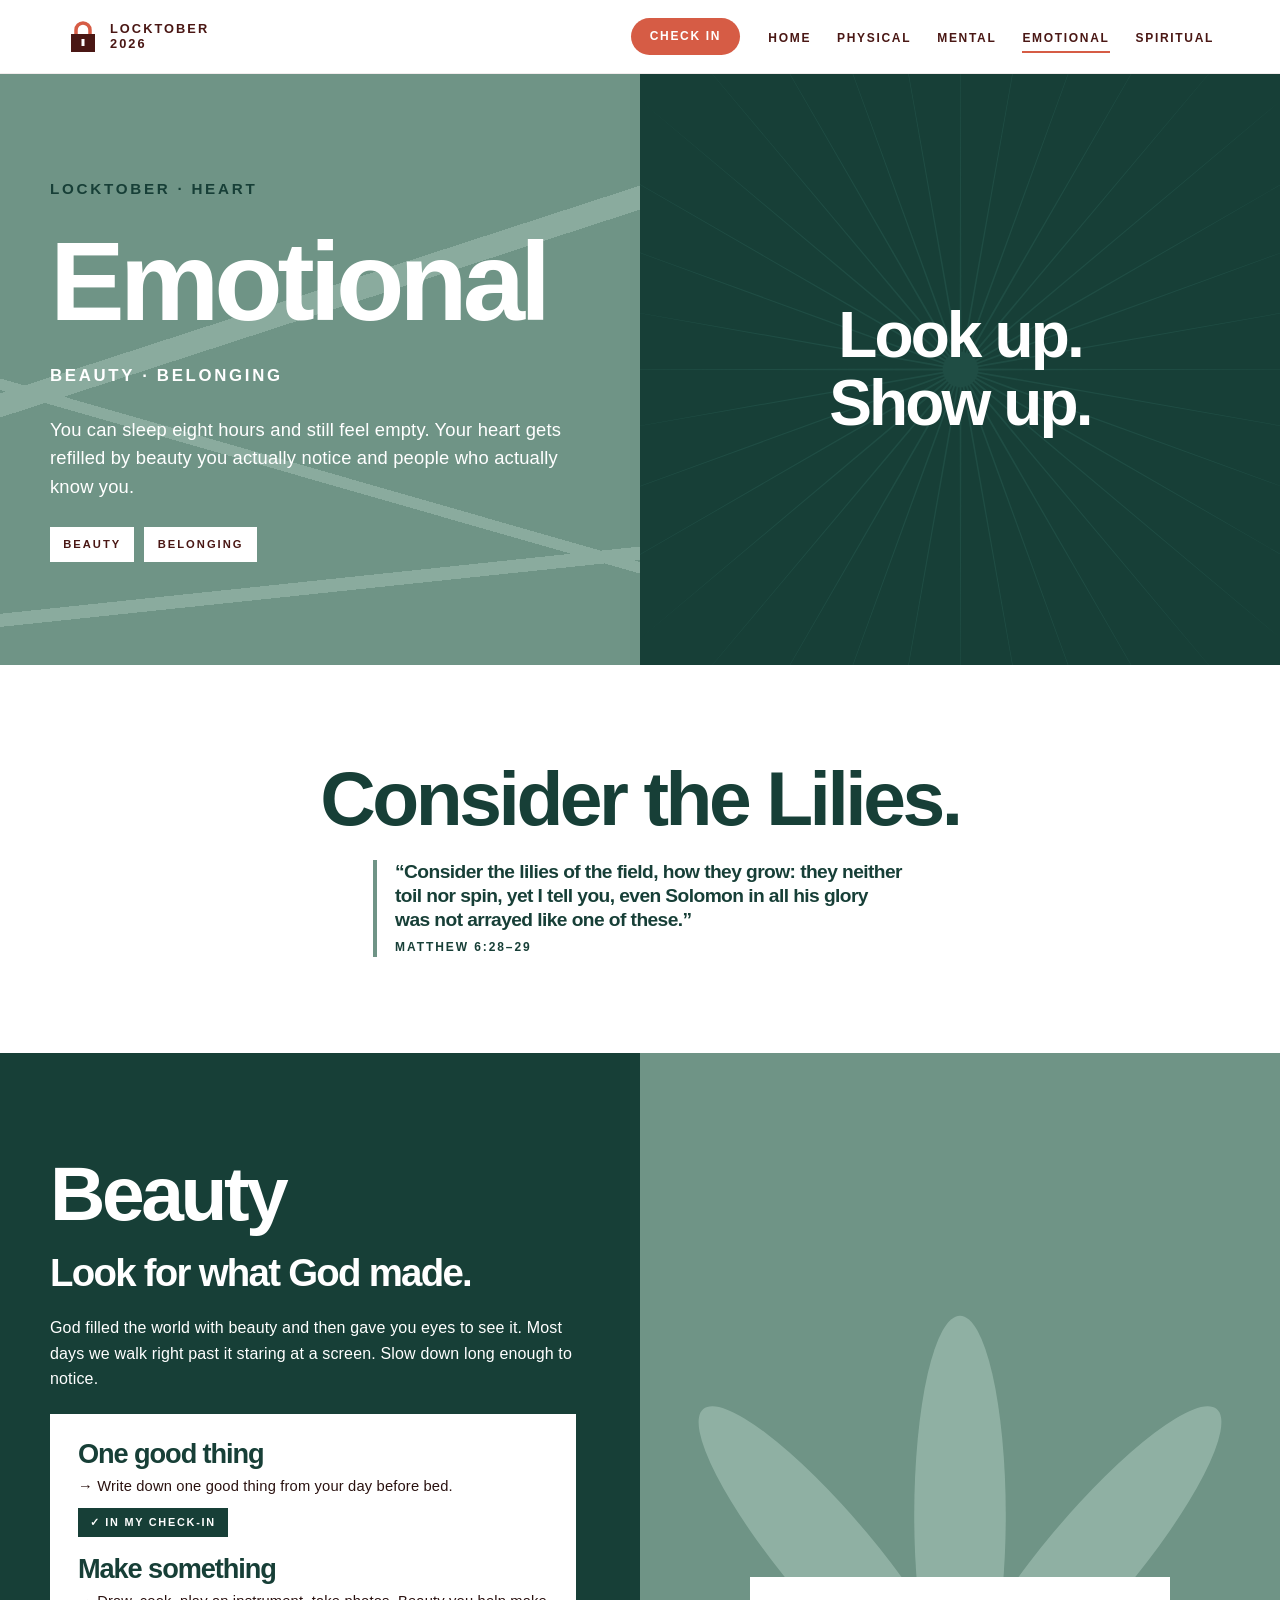
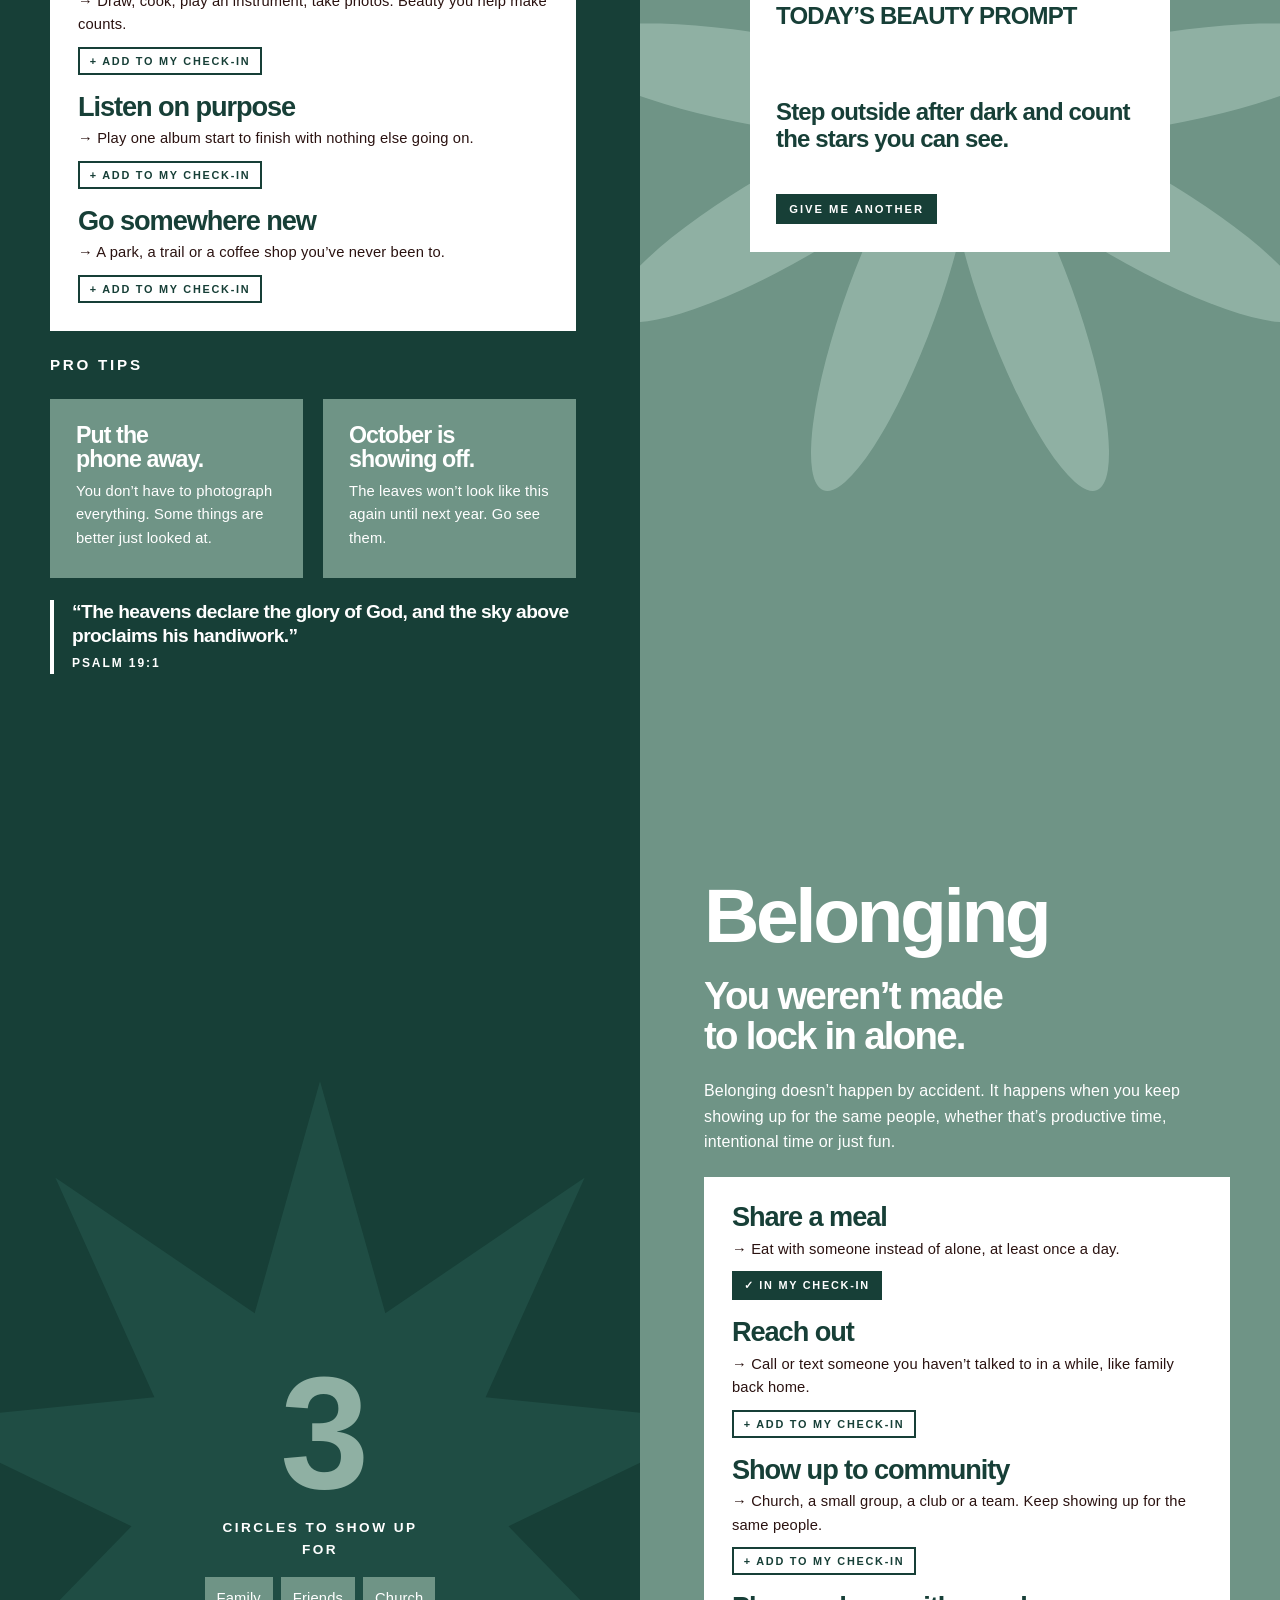
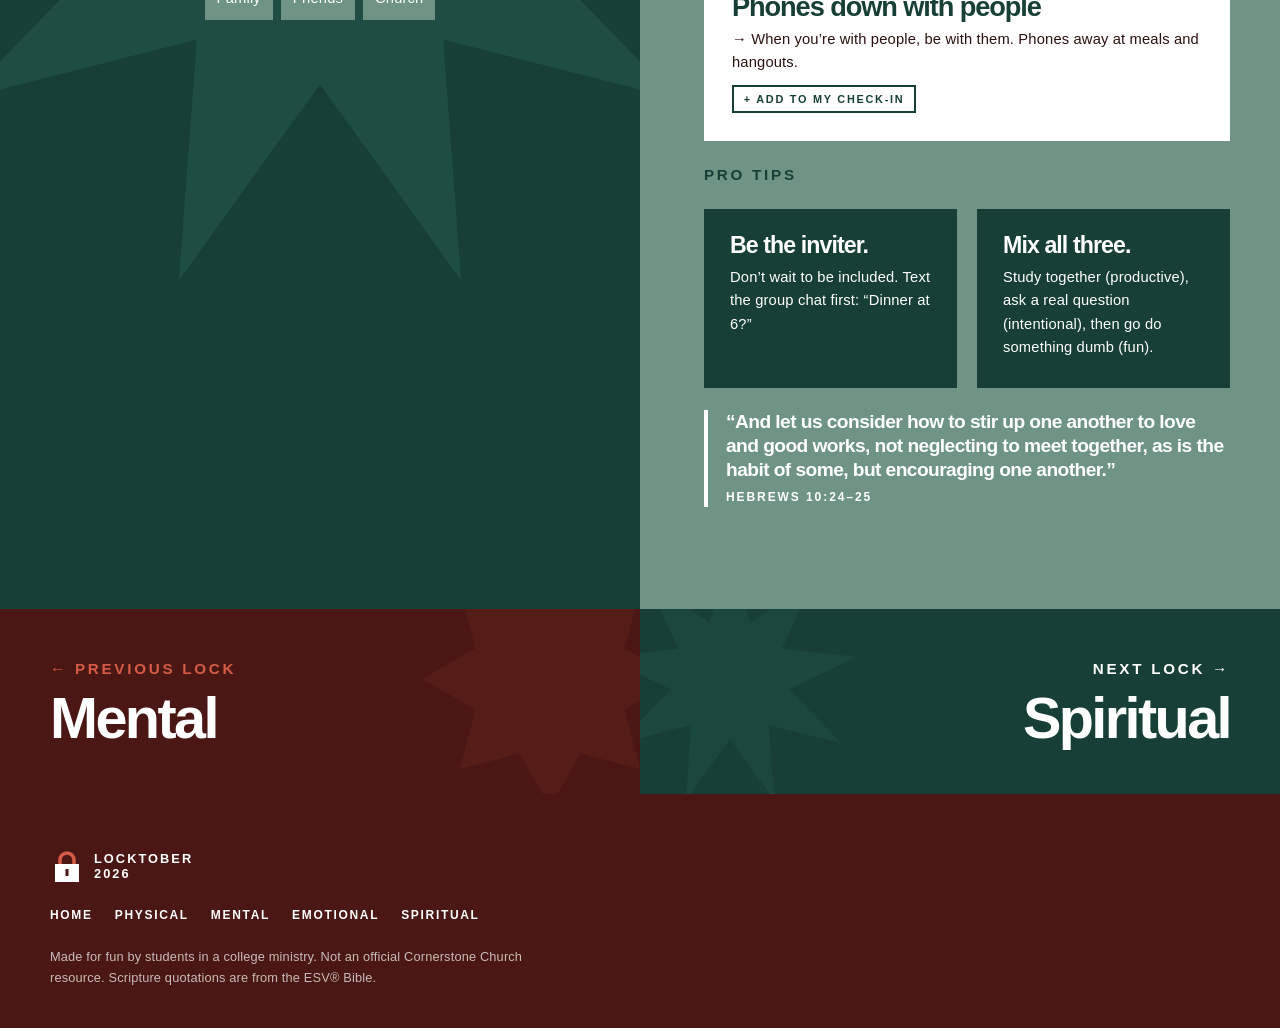
==== commit 781c3e6a: "Add files via upload" ====
--- a/emotional.html
+++ b/emotional.html
@@ -24,6 +24,7 @@
       <svg viewBox="0 0 34 34" aria-hidden="true"><path d="M10 15V10a7 7 0 0 1 14 0v5" fill="none" stroke="#d65c45" stroke-width="3.5"/><rect x="5" y="14" width="24" height="18" fill="#4a1714"/><rect x="15.5" y="19" width="3" height="7" fill="#ffffff"/></svg>
       <span>Locktober<br>2026</span>
     </a>
+    <button class="nav-account" type="button" id="account-btn" hidden>Sign in</button>
     <a class="nav-cta" href="index.html#checkin">Check in</a>
     <button class="nav-toggle" type="button" aria-label="Menu" aria-expanded="false"><svg viewBox="0 0 28 28" aria-hidden="true"><path d="M4 8h20M4 14h20M4 20h20" stroke="currentColor" stroke-width="2.5"/></svg></button>
     <ul class="nav-links">
@@ -68,28 +69,33 @@
   <section class="split" id="beauty">
     <div class="split__text t-teal">
       <h2>Beauty</h2>
-      <p class="sub">Notice the little things.</p>
+      <p class="sub">Look for what God made.</p>
       <p>God filled the world with beauty and then gave you eyes to see it. Most days we walk right past it staring at a screen. Slow down long enough to notice.</p>
       <div class="plan-card">
         <div class="lockin-item">
-          <h3>Walks, as often as you can</h3>
-          <p>Around campus, through a park, anywhere you can look up.</p>
-          <button class="add" type="button" data-goal="beauty-walk" data-pillar="emotional" data-label="Take a walk">+ Add to my check-in</button>
+          <h3>One good thing</h3>
+          <p>Write down one good thing from your day before bed.</p>
+          <button class="add" type="button" data-goal="beauty-gratitude" data-pillar="emotional" data-label="Write down one good thing">+ Add to my check-in</button>
         </div>
         <div class="lockin-item">
-          <h3>Read fun books</h3>
-          <p>Stories and poems are beauty too.</p>
-          <button class="add" type="button" data-goal="beauty-read" data-pillar="emotional" data-label="Read something beautiful">+ Add to my check-in</button>
+          <h3>Make something</h3>
+          <p>Draw, cook, play an instrument, take photos. Beauty you help make counts.</p>
+          <button class="add" type="button" data-goal="beauty-make" data-pillar="emotional" data-label="Make something">+ Add to my check-in</button>
         </div>
         <div class="lockin-item">
-          <h3>Notice the little things</h3>
-          <p>Write down three small things you saw today.</p>
-          <button class="add" type="button" data-goal="beauty-notice" data-pillar="emotional" data-label="Notice 3 little things">+ Add to my check-in</button>
+          <h3>Listen on purpose</h3>
+          <p>Play one album start to finish with nothing else going on.</p>
+          <button class="add" type="button" data-goal="beauty-album" data-pillar="emotional" data-label="Listen to music on purpose">+ Add to my check-in</button>
+        </div>
+        <div class="lockin-item">
+          <h3>Go somewhere new</h3>
+          <p>A park, a trail or a coffee shop you’ve never been to.</p>
+          <button class="add" type="button" data-goal="beauty-explore" data-pillar="emotional" data-label="Go somewhere new">+ Add to my check-in</button>
         </div>
       </div>
       <p class="label">Pro tips</p>
       <div class="tips">
-        <div class="tip"><h3>Earbuds out.</h3><p>Do one walk a day with no podcast and no music. Just listen.</p></div>
+        <div class="tip"><h3>Put the phone away.</h3><p>You don’t have to photograph everything. Some things are better just looked at.</p></div>
         <div class="tip"><h3>October is showing off.</h3><p>The leaves won’t look like this again until next year. Go see them.</p></div>
       </div>
       <div class="verse"><q>The heavens declare the glory of God, and the sky above proclaims his handiwork.</q><cite>Psalm 19:1</cite></div>
@@ -112,19 +118,24 @@
       <p>Belonging doesn’t happen by accident. It happens when you keep showing up for the same people, whether that’s productive time, intentional time or just fun.</p>
       <div class="plan-card">
         <div class="lockin-item">
-          <h3>Roommates, dgroup &amp; cgroup</h3>
-          <p>Real time with your people. Not just in the same room on your phones.</p>
-          <button class="add" type="button" data-goal="belong-people" data-pillar="emotional" data-label="Real time with my people">+ Add to my check-in</button>
+          <h3>Share a meal</h3>
+          <p>Eat with someone instead of alone, at least once a day.</p>
+          <button class="add" type="button" data-goal="belong-meal" data-pillar="emotional" data-label="Share a meal with someone">+ Add to my check-in</button>
         </div>
         <div class="lockin-item">
-          <h3>Your closest person</h3>
-          <p>A best friend, a spouse, a sibling: whoever is closest to you. Spend productive, intentional and fun time together.</p>
-          <button class="add" type="button" data-goal="belong-close" data-pillar="emotional" data-label="Intentional time with my person">+ Add to my check-in</button>
+          <h3>Reach out</h3>
+          <p>Call or text someone you haven’t talked to in a while, like family back home.</p>
+          <button class="add" type="button" data-goal="belong-reach" data-pillar="emotional" data-label="Reach out to someone">+ Add to my check-in</button>
         </div>
         <div class="lockin-item">
-          <h3>Phones down at meals</h3>
-          <p>Stack them in the middle of the table. First one to grab theirs does the dishes.</p>
-          <button class="add" type="button" data-goal="belong-phones" data-pillar="emotional" data-label="Phones down at meals">+ Add to my check-in</button>
+          <h3>Show up to community</h3>
+          <p>Church, a small group, a club or a team. Keep showing up for the same people.</p>
+          <button class="add" type="button" data-goal="belong-community" data-pillar="emotional" data-label="Show up to community">+ Add to my check-in</button>
+        </div>
+        <div class="lockin-item">
+          <h3>Phones down with people</h3>
+          <p>When you’re with people, be with them. Phones away at meals and hangouts.</p>
+          <button class="add" type="button" data-goal="belong-phones" data-pillar="emotional" data-label="Phones down with people">+ Add to my check-in</button>
         </div>
       </div>
       <p class="label">Pro tips</p>
@@ -139,7 +150,7 @@
       <div class="stat" style="color:var(--sage-2)">3</div>
       <p class="stat-cap">circles to show up for</p>
       <div class="chips" style="justify-content:center">
-        <span>Roommates</span><span>Dgroup</span><span>Cgroup</span>
+        <span>Family</span><span>Friends</span><span>Church</span>
       </div>
     </div>
   </section>
@@ -173,5 +184,7 @@
 </footer>
 
 <script src="app.js"></script>
+<script src="firebase-config.js"></script>
+<script src="account.js"></script>
 </body>
 </html>
--- a/style.css
+++ b/style.css
@@ -187,6 +187,25 @@
   padding: 0.75em 1.6em;
   border-radius: 999px;
   white-space: nowrap;
+}
+.nav-account {
+  font-family: var(--body);
+  font-weight: 800;
+  font-size: 0.75rem;
+  letter-spacing: 0.14em;
+  text-transform: uppercase;
+  background: transparent;
+  color: var(--maroon);
+  border: 2px solid var(--maroon);
+  padding: 0.65em 1.4em;
+  border-radius: 999px;
+  cursor: pointer;
+  white-space: nowrap;
+}
+.nav-account.signed-in { border-color: var(--teal); color: var(--teal); }
+@media (max-width: 440px) {
+  .site-header .logo span { display: none; }
+  .nav-account { padding: 0.6em 1em; font-size: 0.68rem; }
 }
 .nav-toggle {
   display: none;
@@ -729,6 +748,30 @@
 .share-dialog p { font-size: .85rem; }
 .share-dialog .btn--ghost { color: var(--maroon); }
 
+/* ---------- accounts ---------- */
+.sync-note { font-size: .88rem; font-weight: 700; color: var(--teal); }
+.acct-link { background: none; border: 0; padding: 0; font: inherit; font-weight: 800; color: inherit; text-decoration: underline; cursor: pointer; }
+.account-dialog { border: 0; padding: 28px 24px 24px; width: min(420px, calc(100vw - 32px)); max-height: calc(100vh - 32px); overflow: auto; background: var(--white); color: var(--maroon); display: none; }
+.account-dialog[open] { display: grid; gap: 12px; }
+.account-dialog::backdrop { background: rgba(42, 18, 16, .7); }
+.account-dialog .acct-out, .account-dialog .acct-in { display: grid; gap: 12px; }
+.account-dialog [hidden] { display: none !important; }
+.account-dialog .label { color: var(--coral); font-size: .72rem; }
+.account-dialog h3 { font-size: 1.9rem; }
+.account-dialog p { font-size: .92rem; }
+.acct-google { width: 100%; }
+.acct-or { text-align: center; font-size: .75rem !important; font-weight: 800; letter-spacing: .14em; text-transform: uppercase; opacity: .6; }
+.acct-form { display: grid; gap: 8px; }
+.acct-form label { font-size: .72rem; font-weight: 800; letter-spacing: .12em; text-transform: uppercase; }
+.acct-form input { font: inherit; padding: 10px 12px; border: 2px solid var(--maroon); border-radius: 0; color: var(--maroon); background: var(--white); min-width: 0; }
+.acct-form .btn-row { margin-top: 6px; }
+.acct-form .btn--ghost, .account-dialog .btn--ghost { color: var(--maroon); }
+.acct-forgot { justify-self: start; font-size: .82rem; }
+.acct-small { font-size: .8rem !important; opacity: .75; }
+.acct-msg { font-weight: 700; color: var(--coral-ray); min-height: 1.2em; }
+.acct-msg:empty { display: none; }
+.acct-close { position: absolute; top: 8px; right: 10px; background: none; border: 0; font-size: 1.8rem; line-height: 1; color: var(--maroon); cursor: pointer; padding: 4px 8px; }
+
 /* ---------- reading table ---------- */
 .table-wrap { overflow-x: auto; background: var(--white); color: var(--ink); }
 .reading { border-collapse: collapse; width: 100%; min-width: 500px; font-size: .84rem; }
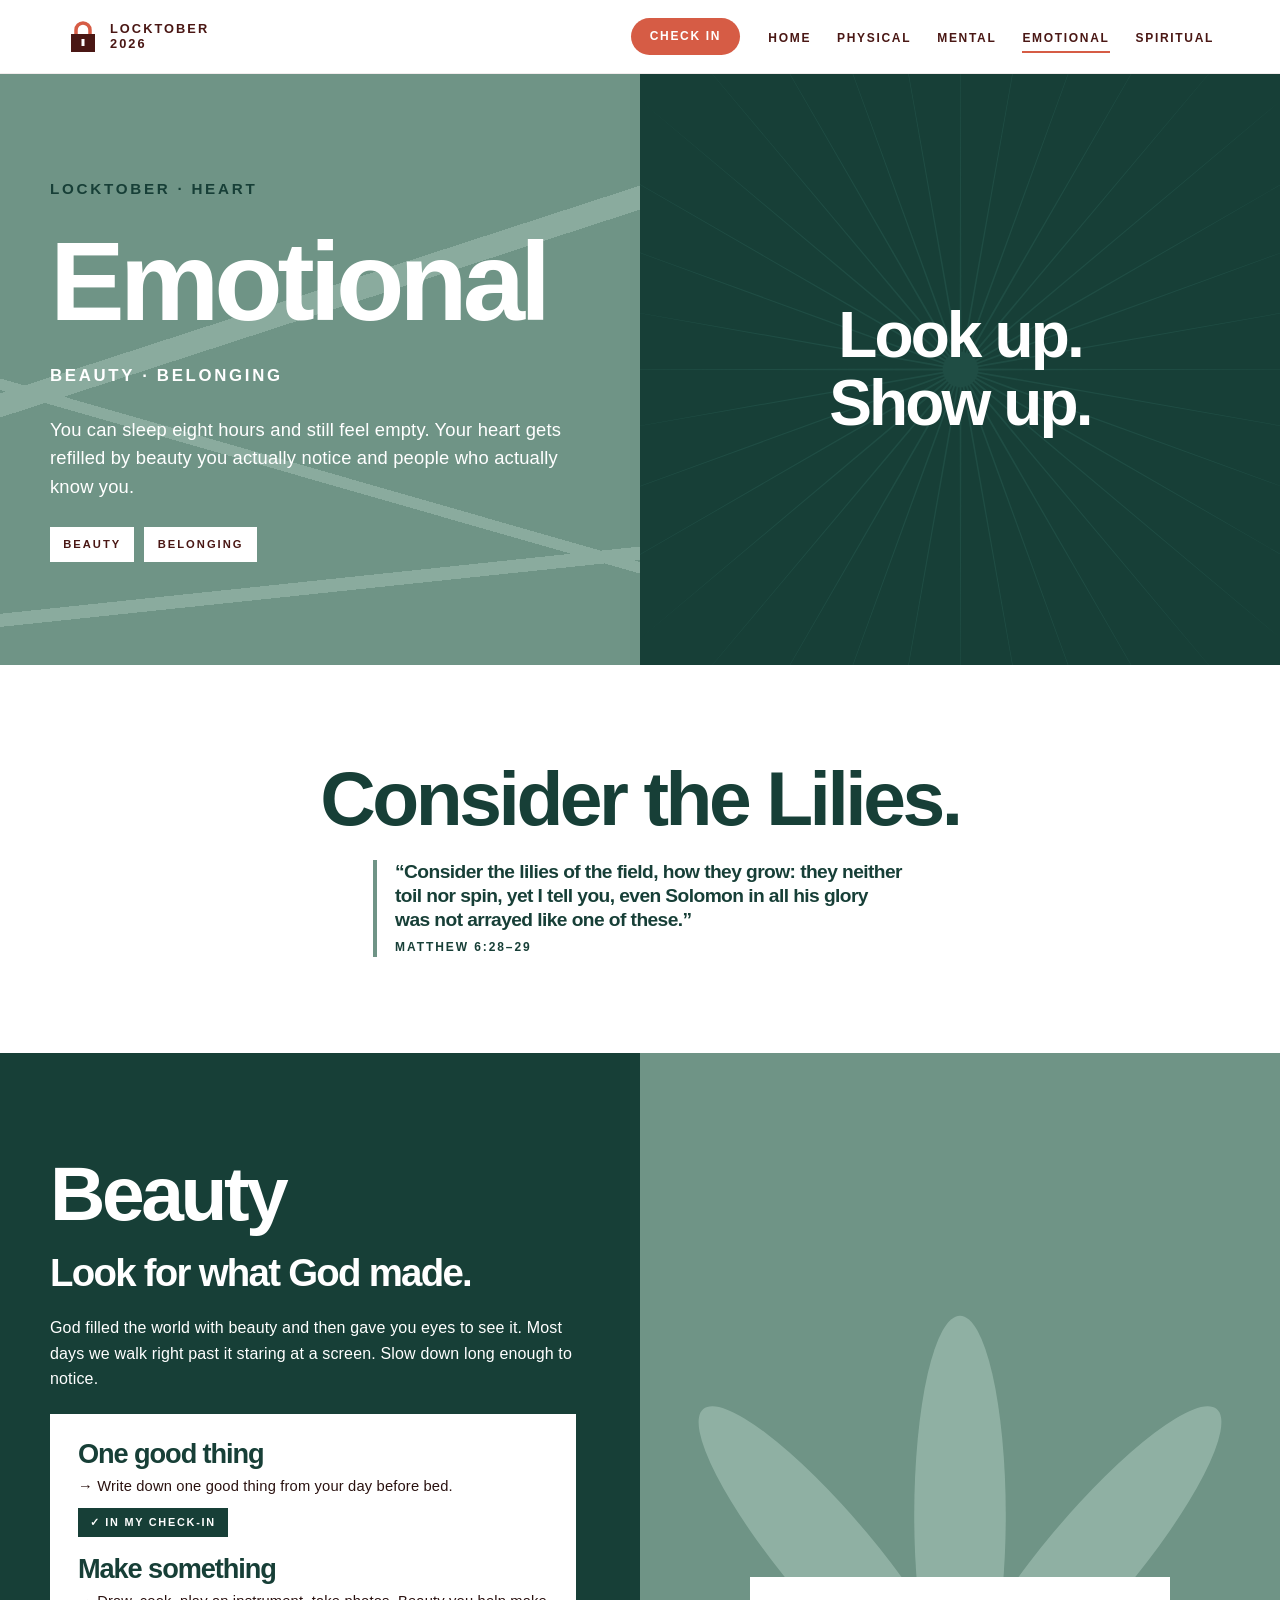
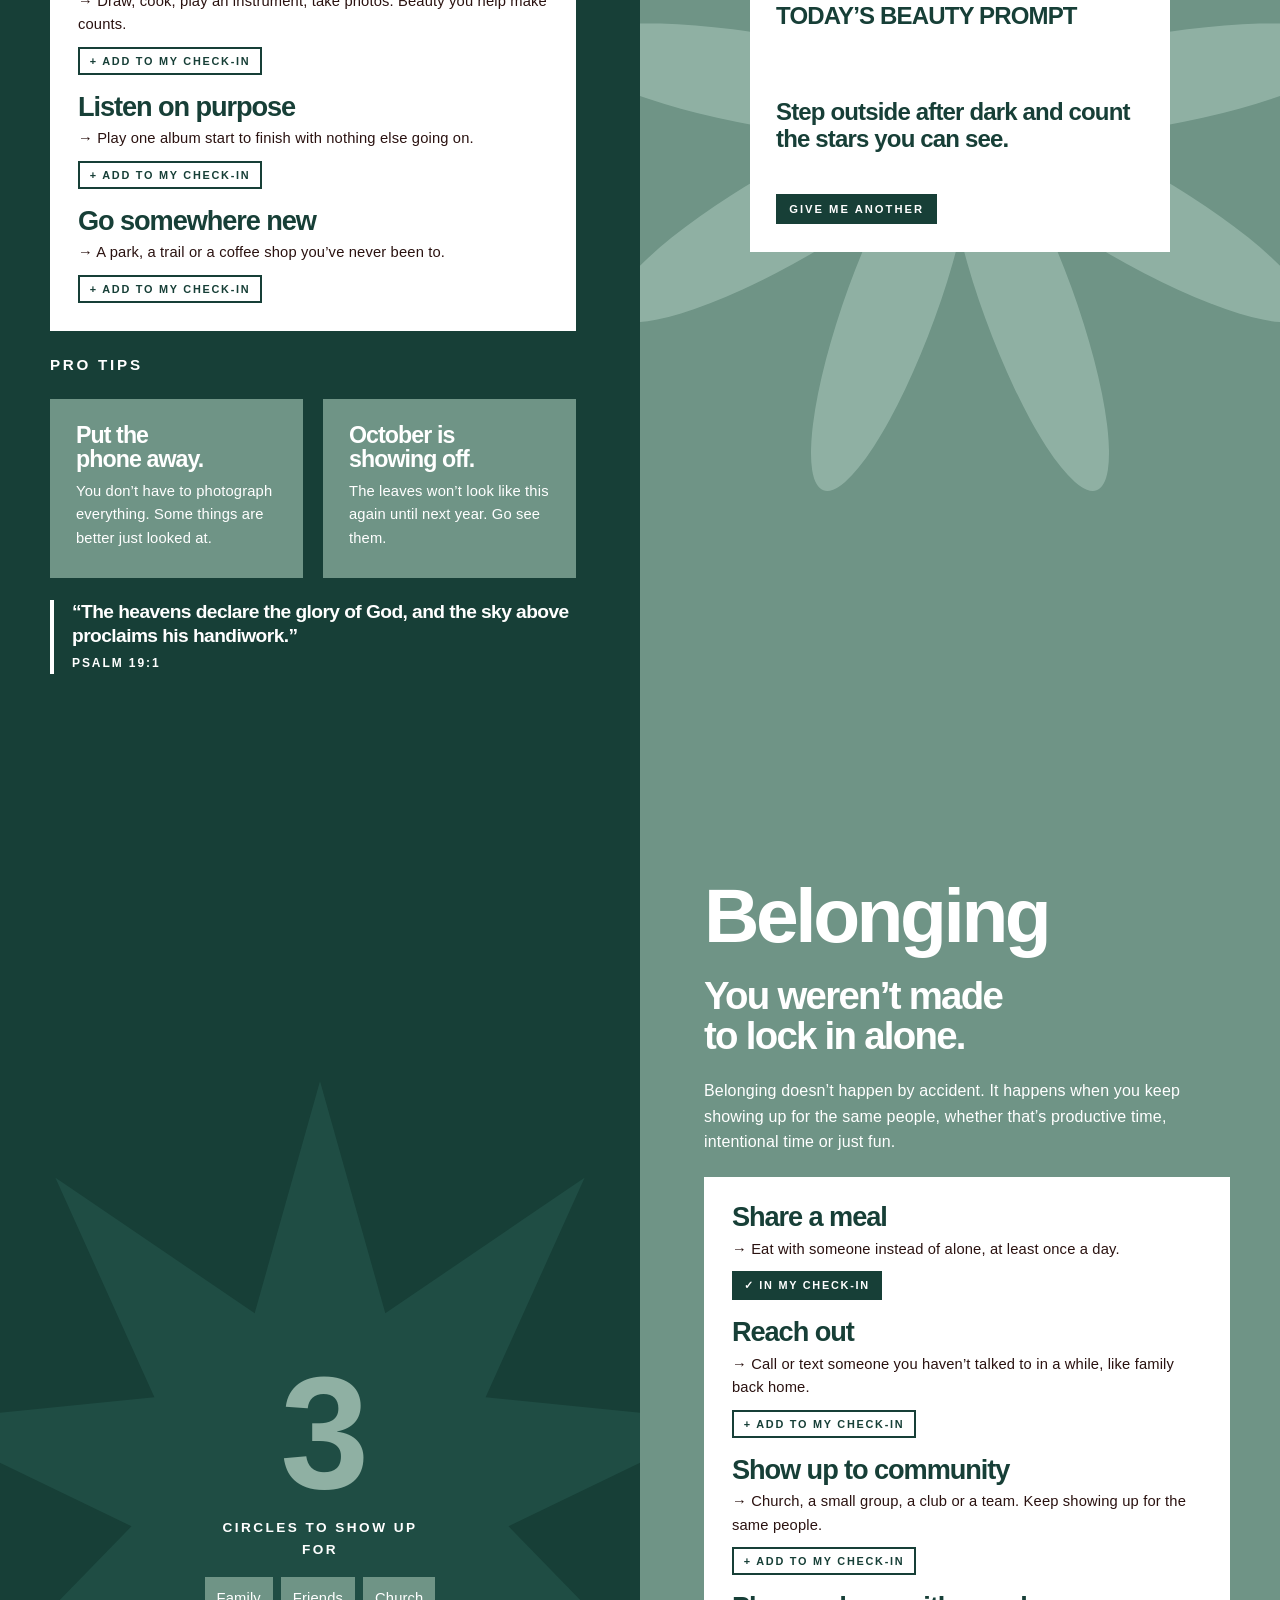
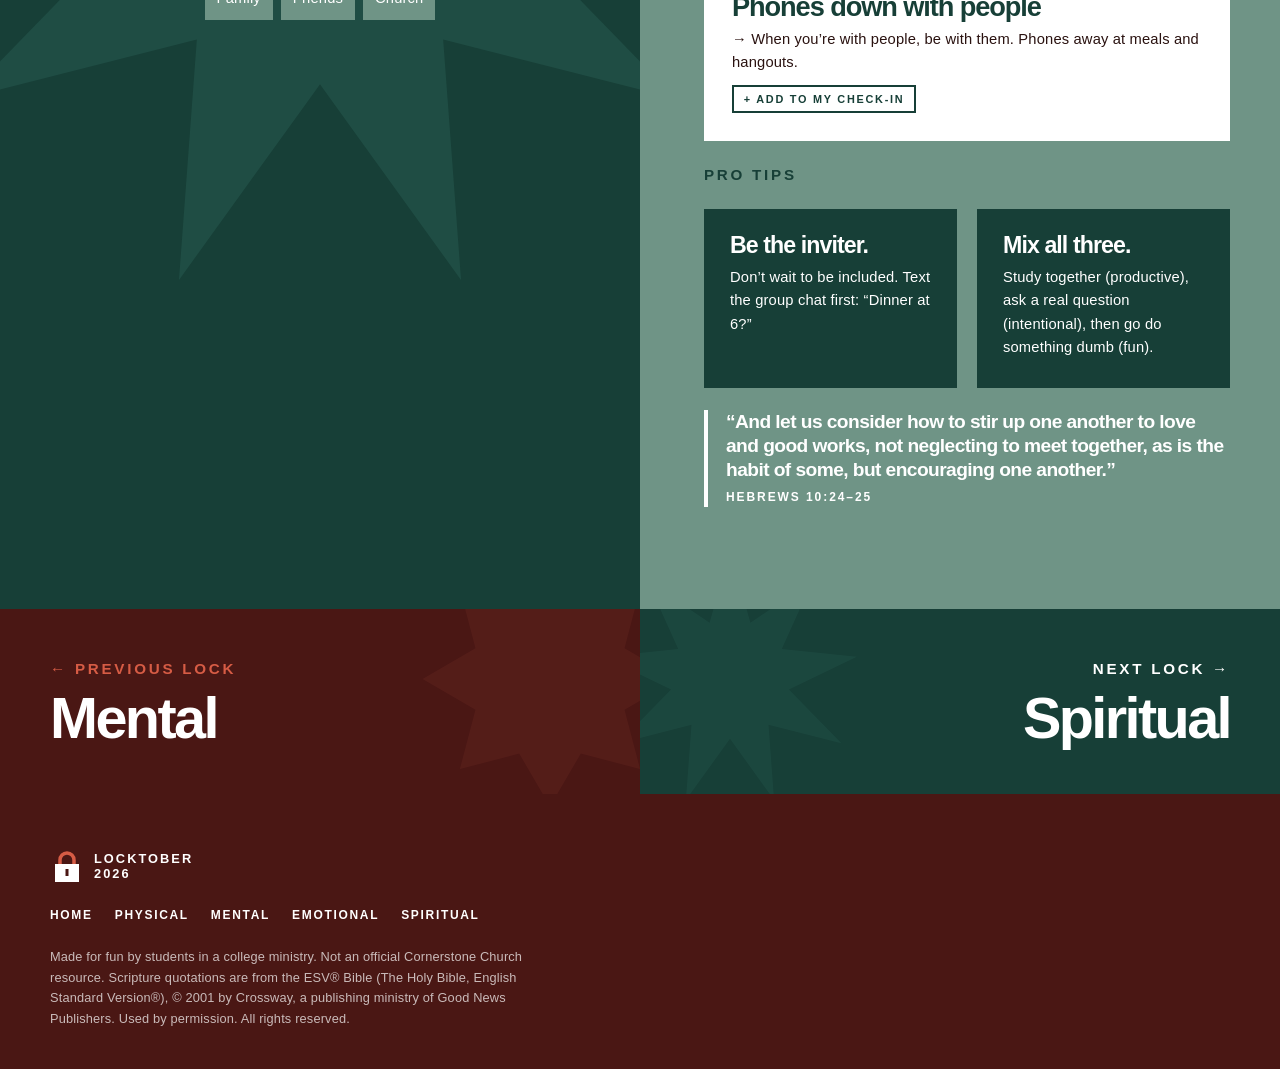
==== commit e2aa24ed: "Add files via upload" ====
--- a/emotional.html
+++ b/emotional.html
@@ -6,6 +6,15 @@
 <title>Locktober Emotional</title>
 <meta name="claude:viewport-fit-sides" content="cover">
 <meta name="description" content="Beauty and belonging: the emotional lock of Locktober.">
+<meta property="og:type" content="website">
+<meta property="og:site_name" content="Locktober">
+<meta property="og:title" content="Locktober Emotional">
+<meta property="og:description" content="Beauty and belonging: the emotional lock of Locktober.">
+<meta property="og:url" content="https://jack-norby.github.io/loct/emotional.html">
+<meta property="og:image" content="https://jack-norby.github.io/loct/og-image.png">
+<meta property="og:image:width" content="1200">
+<meta property="og:image:height" content="630">
+<meta name="twitter:card" content="summary_large_image">
 <link rel="preconnect" href="https://fonts.googleapis.com">
 <link rel="preconnect" href="https://fonts.gstatic.com" crossorigin>
 <link rel="stylesheet" href="https://fonts.googleapis.com/css2?family=Inter+Tight:wght@700;800&family=Montserrat:wght@500;600;700;800&display=swap">
@@ -179,7 +188,7 @@
     <nav aria-label="Footer">
       <a href="index.html">Home</a><a href="physical.html">Physical</a><a href="mental.html">Mental</a><a href="emotional.html">Emotional</a><a href="spiritual.html">Spiritual</a>
     </nav>
-    <small>Made for fun by students in a college ministry. Not an official Cornerstone Church resource. Scripture quotations are from the ESV® Bible.</small>
+    <small>Made for fun by students in a college ministry. Not an official Cornerstone Church resource. Scripture quotations are from the ESV® Bible (The Holy Bible, English Standard Version®), © 2001 by Crossway, a publishing ministry of Good News Publishers. Used by permission. All rights reserved.</small>
   </div>
 </footer>
 
